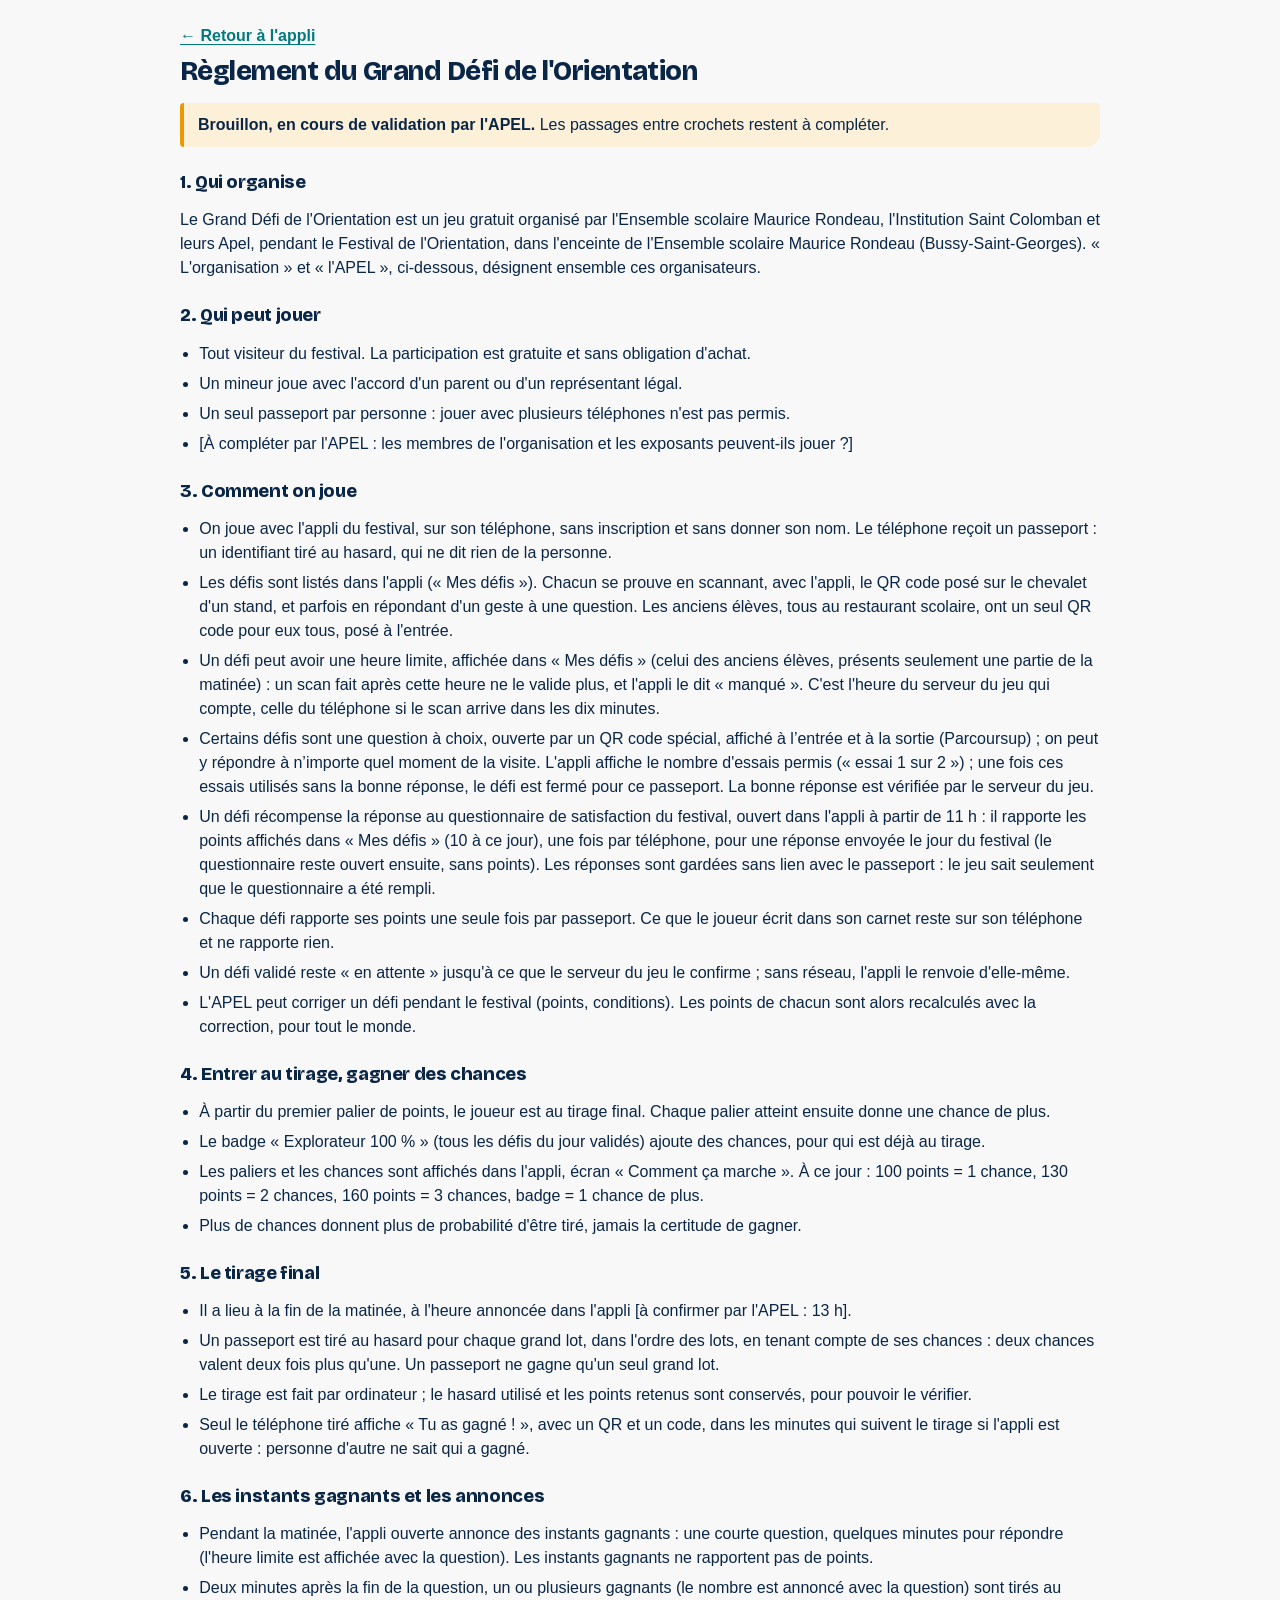
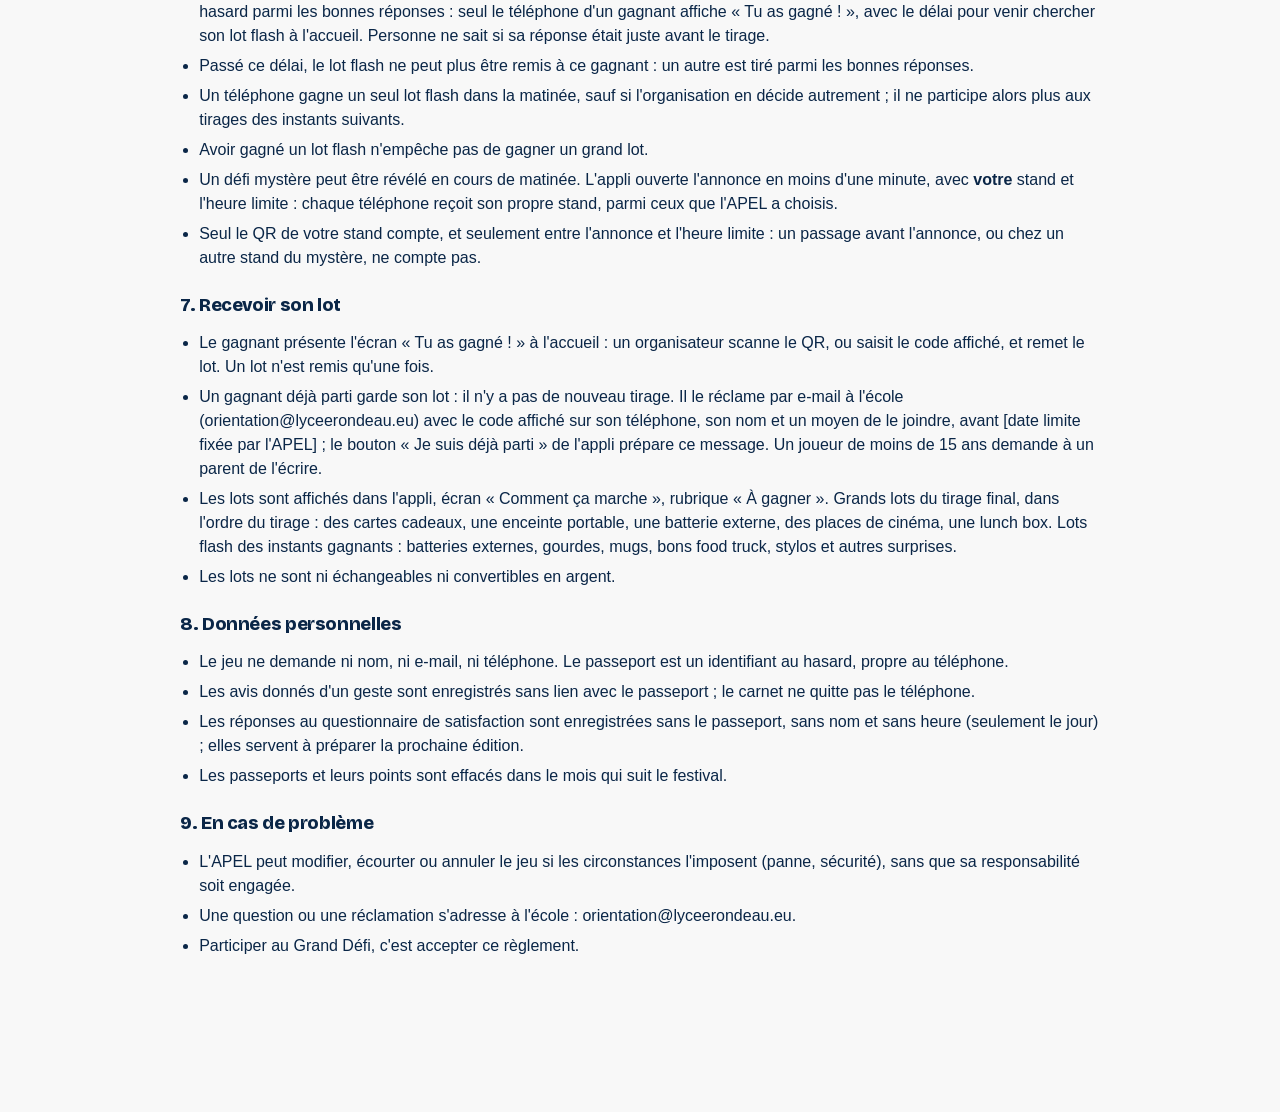
==== reglement-jeu.html @ 8b14fafa "Deploy 2026.11.08-b3ec979" ====
<!doctype html>
<html lang="fr">
<head>
  <meta charset="utf-8">
  <!-- Le règlement du Grand Défi, lien `Infos.reglement_jeu_url` de l'écran « Comment ça marche ».
       BROUILLON tenu à jour ticket après ticket (grand-defi), à faire valider par l'APEL :
       aucune date ici, c'est l'APEL qui les fixe. Même CSP que l'appli, sans script. -->
  <meta http-equiv="Content-Security-Policy" content="default-src 'self'; script-src 'none'; style-src 'self'; font-src 'self'; img-src 'self'; object-src 'none'; base-uri 'none'; form-action 'none'">
  <meta name="referrer" content="no-referrer">
  <meta name="viewport" content="width=device-width, initial-scale=1, viewport-fit=cover">
  <title>Règlement du Grand Défi · Festival de l'Orientation</title>
  <link rel="icon" href="./icones/icone.svg" type="image/svg+xml">
  <link rel="stylesheet" href="./polices/polices.css">
  <link rel="stylesheet" href="./styles.css">
</head>
<body class="page-reglement">
  <main class="appli reglement">
    <p class="retour-appli"><a href="./#/regle">← Retour à l'appli</a></p>
    <h1>Règlement du Grand Défi de l'Orientation</h1>
    <p class="brouillon"><strong>Brouillon, en cours de validation par l'APEL.</strong> Les passages entre crochets restent à compléter.</p>

    <h2>1. Qui organise</h2>
    <p>Le Grand Défi de l'Orientation est un jeu gratuit organisé par l'Ensemble scolaire Maurice Rondeau, l'Institution Saint Colomban et leurs Apel, pendant le Festival de l'Orientation, dans l'enceinte de l'Ensemble scolaire Maurice Rondeau (Bussy-Saint-Georges). « L'organisation » et « l'APEL », ci-dessous, désignent ensemble ces organisateurs.</p>

    <h2>2. Qui peut jouer</h2>
    <ul>
      <li>Tout visiteur du festival. La participation est gratuite et sans obligation d'achat.</li>
      <li>Un mineur joue avec l'accord d'un parent ou d'un représentant légal.</li>
      <li>Un seul passeport par personne : jouer avec plusieurs téléphones n'est pas permis.</li>
      <li>[À compléter par l'APEL : les membres de l'organisation et les exposants peuvent-ils jouer ?]</li>
    </ul>

    <h2>3. Comment on joue</h2>
    <ul>
      <li>On joue avec l'appli du festival, sur son téléphone, sans inscription et sans donner son nom. Le téléphone reçoit un passeport : un identifiant tiré au hasard, qui ne dit rien de la personne.</li>
      <li>Les défis sont listés dans l'appli (« Mes défis »). Chacun se prouve en scannant, avec l'appli, le QR code posé sur le chevalet d'un stand, et parfois en répondant d'un geste à une question. Les anciens élèves, tous au restaurant scolaire, ont un seul QR code pour eux tous, posé à l'entrée.</li>
      <li>Un défi peut avoir une heure limite, affichée dans « Mes défis » (celui des anciens élèves, présents seulement une partie de la matinée) : un scan fait après cette heure ne le valide plus, et l'appli le dit « manqué ». C'est l'heure du serveur du jeu qui compte, celle du téléphone si le scan arrive dans les dix minutes.</li>
      <li>Certains défis sont une question à choix, ouverte par un QR code spécial, affiché à l’entrée et à la sortie (Parcoursup) ; on peut y répondre à n’importe quel moment de la visite. L'appli affiche le nombre d'essais permis (« essai 1 sur 2 ») ; une fois ces essais utilisés sans la bonne réponse, le défi est fermé pour ce passeport. La bonne réponse est vérifiée par le serveur du jeu.</li>
      <li>Un défi récompense la réponse au questionnaire de satisfaction du festival, ouvert dans l'appli à partir de 11 h : il rapporte les points affichés dans « Mes défis » (10 à ce jour), une fois par téléphone, pour une réponse envoyée le jour du festival (le questionnaire reste ouvert ensuite, sans points). Les réponses sont gardées sans lien avec le passeport : le jeu sait seulement que le questionnaire a été rempli.</li>
      <li>Chaque défi rapporte ses points une seule fois par passeport. Ce que le joueur écrit dans son carnet reste sur son téléphone et ne rapporte rien.</li>
      <li>Un défi validé reste « en attente » jusqu'à ce que le serveur du jeu le confirme ; sans réseau, l'appli le renvoie d'elle-même.</li>
      <li>L'APEL peut corriger un défi pendant le festival (points, conditions). Les points de chacun sont alors recalculés avec la correction, pour tout le monde.</li>
    </ul>

    <h2>4. Entrer au tirage, gagner des chances</h2>
    <ul>
      <li>À partir du premier palier de points, le joueur est au tirage final. Chaque palier atteint ensuite donne une chance de plus.</li>
      <li>Le badge « Explorateur 100 % » (tous les défis du jour validés) ajoute des chances, pour qui est déjà au tirage.</li>
      <li>Les paliers et les chances sont affichés dans l'appli, écran « Comment ça marche ». À ce jour : 100 points = 1 chance, 130 points = 2 chances, 160 points = 3 chances, badge = 1 chance de plus.</li>
      <li>Plus de chances donnent plus de probabilité d'être tiré, jamais la certitude de gagner.</li>
    </ul>

    <h2>5. Le tirage final</h2>
    <ul>
      <li>Il a lieu à la fin de la matinée, à l'heure annoncée dans l'appli [à confirmer par l'APEL : 13 h].</li>
      <li>Un passeport est tiré au hasard pour chaque grand lot, dans l'ordre des lots, en tenant compte de ses chances : deux chances valent deux fois plus qu'une. Un passeport ne gagne qu'un seul grand lot.</li>
      <li>Le tirage est fait par ordinateur ; le hasard utilisé et les points retenus sont conservés, pour pouvoir le vérifier.</li>
      <li>Seul le téléphone tiré affiche « Tu as gagné ! », avec un QR et un code, dans les minutes qui suivent le tirage si l'appli est ouverte : personne d'autre ne sait qui a gagné.</li>
    </ul>

    <h2>6. Les instants gagnants et les annonces</h2>
    <ul>
      <li>Pendant la matinée, l'appli ouverte annonce des instants gagnants : une courte question, quelques minutes pour répondre (l'heure limite est affichée avec la question). Les instants gagnants ne rapportent pas de points.</li>
      <li>Deux minutes après la fin de la question, un ou plusieurs gagnants (le nombre est annoncé avec la question) sont tirés au hasard parmi les bonnes réponses : seul le téléphone d'un gagnant affiche « Tu as gagné ! », avec le délai pour venir chercher son lot flash à l'accueil. Personne ne sait si sa réponse était juste avant le tirage.</li>
      <li>Passé ce délai, le lot flash ne peut plus être remis à ce gagnant : un autre est tiré parmi les bonnes réponses.</li>
      <li>Un téléphone gagne un seul lot flash dans la matinée, sauf si l'organisation en décide autrement ; il ne participe alors plus aux tirages des instants suivants.</li>
      <li>Avoir gagné un lot flash n'empêche pas de gagner un grand lot.</li>
      <li>Un défi mystère peut être révélé en cours de matinée. L'appli ouverte l'annonce en moins d'une minute, avec <strong>votre</strong> stand et l'heure limite : chaque téléphone reçoit son propre stand, parmi ceux que l'APEL a choisis.</li>
      <li>Seul le QR de votre stand compte, et seulement entre l'annonce et l'heure limite : un passage avant l'annonce, ou chez un autre stand du mystère, ne compte pas.</li>
    </ul>

    <h2>7. Recevoir son lot</h2>
    <ul>
      <li>Le gagnant présente l'écran « Tu as gagné ! » à l'accueil : un organisateur scanne le QR, ou saisit le code affiché, et remet le lot. Un lot n'est remis qu'une fois.</li>
      <li>Un gagnant déjà parti garde son lot : il n'y a pas de nouveau tirage. Il le réclame par e-mail à l'école (orientation@lyceerondeau.eu) avec le code affiché sur son téléphone, son nom et un moyen de le joindre, avant [date limite fixée par l'APEL] ; le bouton « Je suis déjà parti » de l'appli prépare ce message. Un joueur de moins de 15 ans demande à un parent de l'écrire.</li>
      <li>Les lots sont affichés dans l'appli, écran « Comment ça marche », rubrique « À gagner ». Grands lots du tirage final, dans l'ordre du tirage : des cartes cadeaux, une enceinte portable, une batterie externe, des places de cinéma, une lunch box. Lots flash des instants gagnants : batteries externes, gourdes, mugs, bons food truck, stylos et autres surprises.</li>
      <li>Les lots ne sont ni échangeables ni convertibles en argent.</li>
    </ul>

    <h2>8. Données personnelles</h2>
    <ul>
      <li>Le jeu ne demande ni nom, ni e-mail, ni téléphone. Le passeport est un identifiant au hasard, propre au téléphone.</li>
      <li>Les avis donnés d'un geste sont enregistrés sans lien avec le passeport ; le carnet ne quitte pas le téléphone.</li>
      <li>Les réponses au questionnaire de satisfaction sont enregistrées sans le passeport, sans nom et sans heure (seulement le jour) ; elles servent à préparer la prochaine édition.</li>
      <li>Les passeports et leurs points sont effacés dans le mois qui suit le festival.</li>
    </ul>

    <h2>9. En cas de problème</h2>
    <ul>
      <li>L'APEL peut modifier, écourter ou annuler le jeu si les circonstances l'imposent (panne, sécurité), sans que sa responsabilité soit engagée.</li>
      <li>Une question ou une réclamation s'adresse à l'école : orientation@lyceerondeau.eu.</li>
      <li>Participer au Grand Défi, c'est accepter ce règlement.</li>
    </ul>
  </main>
</body>
</html>
---- polices/polices.css ----
/* Police de titre auto-hébergée : Bricolage Grotesque (OFL 1.1), sous-ensemble
   français, graisses statiques 700 et 800. Voir LICENCE-Bricolage-Grotesque.txt. */
@font-face {
  font-family: 'Bricolage';
  font-style: normal;
  font-weight: 700;
  font-display: swap;
  src: url('./bricolage-700.woff2') format('woff2');
}
@font-face {
  font-family: 'Bricolage';
  font-style: normal;
  font-weight: 800;
  font-display: swap;
  src: url('./bricolage-800.woff2') format('woff2');
}
---- styles.css ----
/* Festival de l'Orientation — appli visiteur.
   Charte : celle de l'affiche officielle du 14 novembre 2026, relevée au pixel
   sur le fichier fourni le 2026-09-08 — framboise #C90151 (le mot FESTIVAL),
   turquoise #01A1A7 (L'ORIENTATION et le logo APEL), ambre #ED9800, bleu marine
   #003473 (le bandeau du bas), sur un blanc cassé #F8F8F8.
   Répartition des rôles, une couleur = une idée :
     marine    → l'encre et le bandeau de marque, comme le bas de l'affiche
     turquoise → les actions et les liens
     framboise → la marque et ce qui est à soi (Ma visite, l'étoile)
     ambre     → « où », et rien d'autre : salles, plan, repères
   L'affiche porte aussi quatre verbes en quatre couleurs (s'informer, échanger,
   explorer, construire son avenir) : les boutons de l'accueil les reprennent,
   c'est ce qui fait que l'appli et l'affiche se reconnaissent. */

:root {
  color-scheme: light;

  --framboise: #C90151;
  --sur-framboise: #FFFFFF;   /* le texte posé sur un aplat framboise (la tuile du questionnaire) */
  --turquoise: #01A1A7;
  --ambre: #ED9800;
  --marine: #003473;

  --bleu: #007A80;        /* turquoise assombri pour tenir 4,5:1 sur le blanc cassé */
  --marque: #003473;      /* fond de l'en-tête d'accueil : porte toujours du texte blanc */
  --bleu-clair: #01A1A7;
  --bleu-pale: #DFF3F4;
  --orange: #B36F00;      /* ambre assombri : lisible en texte, l'ambre pur reste aux aplats */
  --sur-ambre: #1B1200;   /* le texte posé sur un aplat ambre (la tuile du Grand Défi), dans les deux thèmes */
  --orange-pale: #FDF0D8;
  --encre: #0A2647;
  --encre-2: #55627A;
  --fond: #F8F8F8;
  --carte: #FFFFFF;
  --trait: #DFE3EA;
  --alerte: #C90151;
  --alerte-pale: #FCE4EC;

  /* Les treize villages du plan : la palette de l'affiche, déclinée en aplats
     clairs pour que le texte reste noir dessus. 1 et 13 sont des fonctions
     (accueil, conférences) et prennent le gris-bleu neutre. */
  --z1: #D6E0EE; --z2: #CFEAEB; --z3: #A9DCDF; --z4: #FFD3C2; --z5: #E9D5F2;
  --z6: #F5D093; --z7: #D5DEC4; --z8: #FDE7C0; --z9: #D9E7F7; --z10: #FBDDE8;
  --z11: #DCEFD6; --z12: #E3E0F7; --z13: #E7ECF3;

  --display: 'Bricolage', 'Helvetica Neue', Helvetica, Arial, sans-serif;
  --texte: -apple-system, BlinkMacSystemFont, 'Segoe UI', Roboto, 'Helvetica Neue', Arial, sans-serif;

  /* Les matières du plan (ADR-0013) : dalle, tranche, patio, sol, parvis, pelouse, voirie… */
  --scene: #E7EBF1; --scene-2: #F6F8FB; --dalle: #FDFDFE; --dalle-cote: #C9D2DF; --vide: #D3DAE4;
  --neutre: #E9EDF3; --circul: #F3F6FA; --sol: #DEE3EA; --parvis: #E9E5DC; --pelouse: #CBDFC3; --route: #C8CED8;
  --arbre: #8FB884; --fantome: #D9DFE8; --contour: #AEB9C9; --mur: #7A8799; --ombre: #0A2647;
  --nav-h: 62px;
  --marge: 20px;
  --focus: 0 0 0 3px var(--fond), 0 0 0 5px var(--bleu);
}

/* Le thème sombre est un CHOIX (le petit bouton de l'accueil), pas le réglage du téléphone :
   les testeurs l'avaient le soir, le festival a lieu en plein jour. Clair par défaut. */
:root[data-theme="dark"] {
  color-scheme: dark;
  --framboise: #FF6E9F;
  --sur-framboise: #2A0012;
  --turquoise: #35C6CC;
  --ambre: #FFB13D;
  --marine: #7FA6D4;

  --bleu: #35C6CC;
  --marque: #002A5E;
  --bleu-clair: #6FDCE1;
  --bleu-pale: #0B3B44;
  --orange: #FFB13D;
  --orange-pale: #4A3208;
  --encre: #E9EFF7;
  --encre-2: #9AACC4;
  --fond: #06182C;
  --carte: #0D2440;
  --trait: #1E3A5C;
  --alerte: #FF6E9F;
  --alerte-pale: #4A1026;
  --z1: #17304F; --z2: #10424A; --z3: #175A63; --z4: #5C2F1F; --z5: #45264F;
  --z6: #5C441C; --z7: #36432A; --z8: #4B3717; --z9: #1F3557; --z10: #4E1F35;
  --z11: #24452A; --z12: #2E2A57; --z13: #1E3A5C;
  --scene: #081E36; --scene-2: #0B2843; --dalle: #102A49; --dalle-cote: #071729; --vide: #040F1D;
  --neutre: #152E4E; --circul: #11263F; --sol: #0C2038; --parvis: #182A40; --pelouse: #14352A; --route: #0A1A2E;
  --arbre: #2E6B45; --fantome: #132B47; --contour: #2A4667; --mur: #5C7A9C; --ombre: #000814;
  --focus: 0 0 0 3px var(--fond), 0 0 0 5px var(--bleu-clair);
}

* { box-sizing: border-box; }
html { -webkit-text-size-adjust: 100%; }
body {
  margin: 0;
  font-family: var(--texte);
  font-size: 1rem;
  line-height: 1.45;
  color: var(--encre);
  background: var(--fond);
  padding-bottom: calc(var(--nav-h) + 28px + env(safe-area-inset-bottom));
  -webkit-font-smoothing: antialiased;
}
a { color: var(--bleu); text-underline-offset: 3px; }
button { font: inherit; color: inherit; }
:focus-visible { outline: none; box-shadow: var(--focus); border-radius: 6px; }
svg { display: block; }
.visuellement-cache { position: absolute; width: 1px; height: 1px; overflow: hidden; clip: rect(0 0 0 0); white-space: nowrap; }
@media (prefers-reduced-motion: reduce) { *, *::before, *::after { animation: none !important; transition: none !important; } }

h1, h2, h3 { font-family: var(--display); font-weight: 800; letter-spacing: -0.02em; line-height: 1.04; margin: 0; }

/* ------------------------------------------------------------ structure */

.appli { max-width: 560px; margin: 0 auto; padding: 0 var(--marge); }
/* Le bandeau tient sur une ligne pour un message court : il occupait 8 % d'un
   écran de 844 px sur toutes les pages. Il porte sa croix, et se referme. */
.bandeau {
  background: var(--ambre); color: #2B1A00; font-weight: 650; padding: 7px var(--marge); text-align: center;
  position: sticky; top: 0; z-index: 5; font-size: 0.88rem; line-height: 1.3;
  display: flex; align-items: center; gap: 10px; justify-content: center;
}
.bandeau button {
  flex: none; margin-left: auto; min-width: 40px; min-height: 40px; margin-block: -8px;
  background: transparent; border: 0; color: inherit; cursor: pointer; font-weight: 700; font-size: 1rem;
}
.bandeau[hidden] { display: none; }
/* L'annonce du Grand Défi (grand-defi 06, le défi mystère) : dans le flux, pas
   collante — elle pousse l'écran vers le bas et ne recouvre jamais le contenu. */
.annonces[hidden] { display: none; }
.annonce-defi {
  display: block; margin: 0; background: var(--bleu); color: #fff; text-align: center; text-decoration: none;
  padding: 9px var(--marge); font-size: 0.92rem; line-height: 1.35;
}
.annonce-defi strong { font-weight: 800; }
.annonce-defi .limite { white-space: nowrap; }
/* « Vous avez gagné ! » (grand-defi 07) : en orange, au-dessus des annonces, jusqu'à la Remise. */
.annonce-gain {
  display: block; margin: 0; background: var(--orange); color: #fff; text-align: center; text-decoration: none;
  padding: 10px var(--marge); font-size: 0.95rem; line-height: 1.35;
}
.annonce-gain strong { font-weight: 800; }

.entete { padding: 26px 0 14px; }
/* Le sélecteur de langue : cinq pastilles discrètes, alignées à droite, chacune
   dans sa propre langue ; sur un téléphone étroit, elles passent à la ligne. Pas
   dans la navigation basse — un Visiteur ne change de langue qu'une fois, et il la
   retrouve mémorisée. */
.reglages-haut { display: flex; align-items: center; justify-content: space-between; gap: 6px; padding: 10px 0 0; }
.langues { display: flex; flex-wrap: wrap; justify-content: flex-end; gap: 6px; min-width: 0; }
/* Tout petit, une icône : on le voit sans qu'il réclame l'attention. La zone de toucher reste de 30 px, comme les langues. */
.theme {
  display: inline-flex; align-items: center; justify-content: center; width: 30px; height: 30px; padding: 0; flex: none;
  border-radius: 50%; border: 1px solid var(--trait); background: transparent; color: var(--encre-2); cursor: pointer;
}
.theme svg { width: 16px; height: 16px; }
.langue { font: inherit; font-size: 0.74rem; font-weight: 650; padding: 4px 10px; border-radius: 999px; border: 1px solid var(--trait); background: transparent; color: var(--encre-2); cursor: pointer; min-height: 30px; }
.langue[aria-pressed="true"] { background: var(--encre); border-color: var(--encre); color: var(--fond); }
.entete h1 { font-size: clamp(1.9rem, 8vw, 2.5rem); }
/* L'allemand a des mots composés qui peuvent dépasser une ligne de téléphone en capitales :
   coupés plutôt que rognés, en allemand seulement — le français ne bouge pas. Pas de césure
   automatique : elle coupait « STUDI-UM » là où un retour à la ligne suffisait. */
html:lang(de) h1, html:lang(de) h2 { overflow-wrap: break-word; }
.entete .sous { color: var(--encre-2); margin: 8px 0 0; font-size: 0.95rem; line-height: 1.35; }
.retour {
  display: inline-flex; align-items: center; gap: 7px; text-decoration: none; font-weight: 650;
  min-height: 40px; margin-left: -4px; color: var(--encre-2); font-size: 0.92rem;
}
.retour:hover { color: var(--bleu); }
main { min-height: 60vh; }

.maj { color: var(--encre-2); font-size: 0.8rem; text-align: center; margin: 32px 0 10px; line-height: 1.5; }
.maj .erreur { color: var(--alerte); }
/* Le numéro de build, discret mais sélectionnable : c'est ce qu'on lit à voix
   haute au téléphone pour savoir si un appareil a bien reçu la dernière version. */
.version { color: var(--encre-2); font-size: 0.68rem; text-align: center; margin: 0 0 10px; opacity: 0.75; font-variant-numeric: tabular-nums; }
.maj + .version { margin-top: -6px; }
.version .erreur { color: var(--alerte); opacity: 1; font-weight: 700; }

.nav {
  position: fixed; left: 0; right: 0; bottom: 0; z-index: 10;
  background: color-mix(in srgb, var(--carte) 92%, transparent);
  backdrop-filter: saturate(180%) blur(12px);
  border-top: 1px solid var(--trait);
  padding-bottom: env(safe-area-inset-bottom);
}
.nav ul { list-style: none; margin: 0 auto; padding: 0; display: flex; max-width: 560px; }
.nav li { flex: 1; }
.nav a {
  display: flex; flex-direction: column; align-items: center; justify-content: center; gap: 3px;
  height: var(--nav-h); text-decoration: none; color: var(--encre-2); font-size: 0.68rem; font-weight: 650; position: relative;
}
.nav a svg { width: 23px; height: 23px; }
.nav a[aria-current="page"] { color: var(--bleu); }
.nav a[aria-current="page"]::before {
  content: ""; position: absolute; top: 0; width: 26px; height: 3px; border-radius: 0 0 3px 3px; background: var(--bleu);
}
.nav .badge {
  position: absolute; top: 6px; left: calc(50% + 7px); min-width: 17px; height: 17px; padding: 0 5px;
  border-radius: 9px; background: var(--orange); color: #1C0A00; font-size: 0.66rem; font-weight: 800;
  display: flex; align-items: center; justify-content: center; font-variant-numeric: tabular-nums;
}
.nav .badge.alerte { background: var(--alerte); color: #fff; }

/* ------------------------------------------------------------ l'accueil, comme l'affiche */

/* L'accueil rejoue l'affiche : fond clair, logos en haut, le titre coupé en deux
   couleurs, le slogan en turquoise, et « entrée libre » en pastille ambre. */
/* L'accueil est lu debout, devant l'entrée : Plan, Programme et Exposants doivent
   être atteignables SANS faire défiler sur un écran de 390 × 844. Le bloc de
   présentation est donc condensé — il garde le titre en deux couleurs, les logos,
   la date, le lieu et le slogan, mais cesse de manger le premier écran. */
.affiche {
  margin: 0 calc(var(--marge) * -1); padding: 12px var(--marge) 16px;
  background: var(--carte); color: var(--encre); position: relative;
  border-bottom: 3px solid var(--marine);
}
/* Les logos (logos-accueil 01, planche E : https://claude.ai/artifact/FWvLaJPy3tLGKYoeWuvxYv).
   La fleur de l'APEL en filigrane, coupée par l'affiche ; les deux écoles en sceaux de même
   taille, posés à cheval sur le filet marine. Les disques restent blancs dans les deux thèmes :
   un logo ne se retouche pas. */
.affiche > :not(.filigrane):not(.sceaux) { position: relative; }
.affiche .filigrane { position: absolute; inset: 0; overflow: hidden; pointer-events: none; }
.affiche .fleur { position: absolute; right: -92px; top: -8px; width: 250px; height: auto; opacity: 0.16; }
.affiche .sceaux { position: absolute; right: var(--marge); bottom: -35px; z-index: 2; display: flex; gap: 10px; }
.affiche .sceau {
  display: block; width: 66px; height: 66px; border-radius: 50%; background: #fff; object-fit: contain;
  box-shadow: 0 6px 14px -4px rgba(10, 38, 71, 0.35), 0 2px 4px rgba(10, 38, 71, 0.12);
}
/* Le sceau de Rondeau est dessiné jusqu'au bord de son image : il lui faut une marge blanche. */
.affiche .sceau.rondeau { padding: 5px; box-sizing: border-box; }
/* Les sceaux débordent de 35 px sous le filet : le menu s'écarte d'autant, sans rien changer d'autre. */
.affiche + .grille-boutons { margin-top: 46px; }
.affiche h1 { font-size: clamp(1.8rem, 9vw, 2.5rem); text-transform: uppercase; }
.affiche h1 .t1 { color: var(--framboise); }
.affiche h1 .t2 { color: var(--turquoise); display: block; }
.affiche .quand { margin: 10px 0 0; font-weight: 650; font-size: 0.96rem; line-height: 1.35; color: var(--framboise); }
.affiche .quand span { display: block; color: var(--encre-2); font-weight: 500; }
/* Qui organise (Infos.organisateur) : plus petit que la date, une ligne par morceau. */
.affiche .organise { margin: 4px 0 0; font-size: 0.84rem; line-height: 1.35; color: var(--encre-2); }
.affiche .organise span { display: block; text-wrap: balance; }
.affiche .slogan {
  margin: 9px 0 0; font-family: var(--display); font-weight: 800; font-size: 0.98rem;
  line-height: 1.15; color: var(--turquoise); max-width: 26ch; font-style: italic;
}
.affiche .entree-libre {
  display: inline-flex; align-items: center; gap: 7px; margin: 12px 0 0; padding: 6px 13px 6px 10px; border-radius: 999px;
  background: var(--ambre); color: #2B1A00; box-shadow: inset 0 -2px 0 rgba(43, 26, 0, 0.14);
  font-family: var(--display); font-weight: 800; font-size: 0.875rem; letter-spacing: 0.01em;
}
.affiche .entree-libre svg { width: 15px; height: 15px; flex: none; }

.grille-boutons { display: grid; grid-template-columns: 1fr 1fr; gap: 9px; margin: 14px 0 0; }
/* Le second groupe est plus bas et plus plat : ce sont des outils, pas la vedette. */
.grille-boutons.secondaires { margin-top: 9px; }
.grille-boutons.secondaires > a { min-height: 62px; flex-direction: row; align-items: center; gap: 12px; font-size: 0.96rem; }
/* Enfants directs seulement : depuis le ticket 16 la carte du Grand Défi vit dans la
   grille, et ses propres liens (Scan QR, Mes défis, Comment ça marche) ne sont pas des tuiles. */
.grille-boutons > a {
  display: flex; flex-direction: column; justify-content: space-between; gap: 14px; min-height: 84px;
  padding: 14px; border-radius: 6px 6px 18px 6px; background: var(--carte); border: 1px solid var(--trait);
  text-decoration: none; color: var(--encre); font-family: var(--display); font-weight: 800; font-size: 1.02rem; letter-spacing: -0.015em;
}
.grille-boutons > a svg { width: 22px; height: 22px; color: var(--bleu); }
/* Les quatre verbes de l'affiche, dans leurs couleurs : explorer (ambre) pour le
   plan, échanger (turquoise) pour les exposants, s'informer (framboise) pour le
   programme, construire (marine) pour la visite et sa préparation. Une barre
   colorée suffit : remplir six boutons de six couleurs ferait sapin de Noël. */
.grille-boutons > a[data-ton] { border-left: 4px solid var(--ton, var(--trait)); }
.grille-boutons > a[data-ton] svg { color: var(--ton); }
.grille-boutons > a[data-ton="explorer"] { --ton: var(--ambre); }
.grille-boutons > a[data-ton="echanger"] { --ton: var(--turquoise); }
.grille-boutons > a[data-ton="informer"] { --ton: var(--framboise); }
.grille-boutons > a[data-ton="construire"] { --ton: var(--marine); }
.grille-boutons > a.principal { background: var(--marque); border-color: var(--marque); color: #fff; grid-column: span 2; min-height: 76px; flex-direction: row; align-items: center; justify-content: flex-start; gap: 14px; }
.grille-boutons > a.principal svg { color: #fff; width: 26px; height: 26px; }
.grille-boutons > a.principal[data-ton] { border-left: 4px solid var(--ambre); }
.grille-boutons > a.principal[data-ton] svg { color: #fff; }
.grille-boutons > a .compte { display: block; font-family: var(--texte); font-weight: 600; font-size: 0.8rem; color: var(--encre-2); margin-top: 3px; }
/* Un dernier bouton orphelin prenait toute la largeur — utile quand la grille en
   comptait six, faux depuis qu'elle en compte trois, le premier occupant déjà les
   deux colonnes : « Le programme » se retrouvait seul sur une ligne, texte à droite.
   La règle ne s'applique donc plus qu'au groupe secondaire. */
.grille-boutons.secondaires > a:last-child:nth-child(odd) { grid-column: span 2; }

/* Le prochain rendez-vous se lit comme les boutons du dessus : une carte, le
   même coin cassé, un filet de couleur à gauche — framboise, la couleur du
   programme sur l'affiche. Il flottait avant entre deux blocs, sous un filet de
   3 px en var(--encre) qui, la nuit, devenait une barre presque blanche. */
.prochain { margin: 26px 0 0; }
.prochain .etiquette { font-size: 0.8rem; color: var(--encre-2); font-weight: 650; margin: 0 0 8px; display: flex; align-items: center; gap: 7px; }
/* « En ce moment » mérite qu'on le voie de loin : un point framboise suffit. */
.prochain .etiquette.en-cours { color: var(--framboise); }
.prochain .etiquette.en-cours::before { content: ""; width: 8px; height: 8px; border-radius: 50%; background: var(--framboise); flex: none; }
.carte-prochain {
  background: var(--carte); border: 1px solid var(--trait); border-left: 4px solid var(--framboise);
  border-radius: 6px 6px 18px 6px; padding: 14px 16px;
}
.carte-prochain .quand {
  margin: 0; font-family: var(--display); font-weight: 800; font-size: 1.45rem; color: var(--framboise);
  line-height: 1; letter-spacing: -0.02em; font-variant-numeric: tabular-nums;
}
.carte-prochain h2 { font-size: 1.2rem; margin: 7px 0 0; }
.carte-prochain h2 a { color: inherit; text-decoration: none; }
.carte-prochain h2 a:hover { text-decoration: underline; }

/* Le Grand Défi (grand-defi 01) : la jauge de l'accueil, même carte que le
   prochain événement, filet ambre — la couleur des repères. Elle n'existe que
   pour qui a joué. Depuis le ticket 16, elle est DANS la grille des boutons, sous
   le plan, pleine largeur : avant elle, la tuile d'invitation, le seul aplat ambre
   de l'accueil (un testeur sur ordinateur n'avait pas vu la carte en bas d'écran). */
.grand-defi {
  margin: 26px 0 0; background: var(--carte); border: 1px solid var(--trait); border-left: 4px solid var(--ambre);
  border-radius: 6px 6px 18px 6px; padding: 14px 16px;
}
.grille-boutons .grand-defi { grid-column: span 2; margin: 0; }
.grille-boutons > a.grand-defi-tuile {
  grid-column: span 2; flex-direction: row; align-items: center; gap: 12px; min-height: 68px;
  background: var(--ambre); border-color: var(--ambre); border-left: 4px solid #B36F00; color: var(--sur-ambre); /* barre fixe : --orange vaut --ambre en sombre */
}
.grille-boutons > a.grand-defi-tuile svg { color: var(--sur-ambre); width: 26px; height: 26px; flex: none; }
.grille-boutons > a.grand-defi-tuile .texte { display: flex; flex-direction: column; gap: 2px; min-width: 0; }
.grille-boutons > a.grand-defi-tuile .teasing { font-family: var(--texte); font-weight: 600; font-size: 0.82rem; letter-spacing: 0; }
.grille-boutons > a.grand-defi-tuile .cta { margin-left: auto; flex: none; font-family: var(--texte); font-weight: 800; font-size: 0.82rem; padding: 6px 10px; border-radius: 999px; background: var(--sur-ambre); color: #FFE7B8; white-space: nowrap; }
.grille-boutons > a.rejouer-lien.seule { grid-column: span 2; display: inline-block; min-height: 0; margin: -2px 0 0 10px; padding: 0 0 2px; background: none; border: 0; border-radius: 0; font-family: var(--texte); font-weight: 400; font-size: 0.85rem; letter-spacing: 0; color: var(--encre-2); text-decoration: underline; }
.grand-defi h2 { font-size: 0.8rem; color: var(--encre-2); font-weight: 650; margin: 0; font-family: var(--texte); letter-spacing: 0; }
.grand-defi .score { margin: 4px 0 10px; font-family: var(--display); font-size: 1.1rem; color: var(--encre-2); font-variant-numeric: tabular-nums; }
.grand-defi .score strong { font-size: 1.8rem; font-weight: 800; color: var(--orange); letter-spacing: -0.02em; }
.grand-defi .jauge { height: 10px; border-radius: 999px; background: var(--orange-pale); overflow: hidden; }
.grand-defi .jauge span { display: block; height: 100%; background: var(--ambre); border-radius: inherit; }
.grand-defi .attente { margin: 8px 0 0; font-size: 0.85rem; color: var(--encre-2); }

/* Les défis que ce stand permet de valider, sur la fiche ouverte par le QR du chevalet. */
.defis-ici { margin: 18px 0 0; }
.defis-ici .titre-section { margin-top: 0; }
.defis-ici ul { list-style: none; margin: 0; padding: 0; display: grid; gap: 8px; }
.defis-ici li {
  display: flex; flex-wrap: wrap; align-items: center; gap: 8px 12px; padding: 12px 14px;
  background: var(--orange-pale); border-radius: 4px 4px 14px 4px;
}
.defis-ici .nom { flex: 1 1 12em; font-weight: 650; }
.defis-ici .points { font-family: var(--display); font-weight: 800; color: var(--orange); font-variant-numeric: tabular-nums; }
.defis-ici .bouton { min-height: 40px; padding: 8px 16px; }
.defis-ici .etat { font-weight: 650; font-size: 0.9rem; color: var(--encre-2); }
.defis-ici .etat.valide, .mes-defis .etat.valide { color: var(--bleu); }
.defis-ici .etat.refuse, .mes-defis .etat.refuse { color: var(--alerte); }
/* grand-defi 02 : choix d'un geste, raison « pas ici », carnet, Mes défis. */
.defis-ici .plusieurs { margin: 0 0 10px; color: var(--encre-2); font-size: 0.95rem; }
.defis-ici .etat.pas-ici { color: var(--encre-2); font-style: italic; }
.defis-ici .question { flex: 1 1 100%; margin: 0; font-weight: 600; }
/* La consigne d'un défi (grand-defi 14) : une phrase de Gestion, sous le titre, avant la question et les boutons. */
.defis-ici .consigne, .mes-defis .consigne { margin: 0; color: var(--encre-2); font-size: 0.92rem; line-height: 1.35; }
.defis-ici .consigne { flex: 1 1 100%; }
.mes-defis .consigne { grid-column: 1 / -1; }
.defis-ici .choix { flex: 1 1 100%; display: flex; flex-wrap: wrap; gap: 8px; }
.defis-ici .choix .bouton { min-width: 52px; min-height: 44px; padding: 6px 12px; font-size: 1.3rem; }
.carnet { margin: 18px 0 0; }
.carnet .titre-section { margin-top: 0; }
.carnet textarea { width: 100%; box-sizing: border-box; min-height: 5.5em; padding: 10px 12px; border: 1px solid var(--trait); border-radius: 10px; font: inherit; background: var(--carte); color: inherit; resize: vertical; }
.carnet .note { margin: 6px 0 0; color: var(--encre-2); font-size: 0.88rem; }
/* Serré (grand-defi 13, 16) : « Scan QR · Mes défis · Comment ça marche » sur une rangée
   qui replie en gardant l'alignement (la carte offre viewport − 77 px : 283 à 360, 313 à 390 ;
   « Comment ça marche » passe à la ligne sous 420 px, comme le « Rejouer » de l'essai). */
.grand-defi .liens-jeu { display: flex; flex-wrap: wrap; align-items: center; gap: 8px 14px; margin: 12px 0 0; }
.grand-defi .mes-defis-lien, .grand-defi .regle-lien { font-weight: 650; font-size: 0.92rem; }
.grand-defi .scanner-lien { padding-inline: 12px; gap: 6px; font-size: 0.94rem; }
/* Sous les défis de la fiche ouverte par un QR du jeu (grand-defi 13) : repartir scanner. */
.rescan { display: flex; flex-wrap: wrap; align-items: center; gap: 8px 14px; margin: 12px 0 0; }
.rescan .mes-defis-lien { font-weight: 650; }
.mes-defis { list-style: none; margin: 14px 0 0; padding: 0; display: grid; gap: 8px; }
.mes-defis li { display: grid; grid-template-columns: 1fr auto; gap: 4px 12px; padding: 12px 14px; background: var(--orange-pale); border-radius: 4px 4px 14px 4px; }
.mes-defis .nom { font-weight: 650; }
.mes-defis .points { font-family: var(--display); font-weight: 800; color: var(--orange); font-variant-numeric: tabular-nums; }
.mes-defis .comment { color: var(--encre-2); font-size: 0.92rem; }
.mes-defis .etat { font-weight: 650; font-size: 0.9rem; color: var(--encre-2); text-align: right; }
.mes-defis .etat.attente { color: var(--orange); }
.mes-defis .etat.manque { color: var(--orange); } /* arrivé trop tard, pas fautif (grand-defi 15) */
/* grand-defi 04 : la question du QR spécial. */
.question-defi { margin: 14px 0 0; padding: 16px; background: var(--orange-pale); border-radius: 4px 4px 14px 4px; }
.question-defi .question { margin: 0 0 12px; font-size: 1.15rem; font-weight: 650; }
.question-defi .essai { margin: 0 0 10px; color: var(--encre-2); font-weight: 650; font-size: 0.92rem; }
.question-defi .choix { display: grid; gap: 8px; }
.question-defi .choix .bouton { min-height: 48px; font-size: 1.05rem; }
.question-defi .verdict { margin: 0 0 10px; font-weight: 700; }
.question-defi .verdict.ok { color: var(--bleu); }
.question-defi .verdict.rate, .question-defi .verdict.ferme { color: var(--alerte); }
.question-defi .verdict.attente { color: var(--orange); }
.question-defi .explication { margin: 12px 0 0; padding-top: 12px; border-top: 1px solid var(--trait); }

/* grand-defi 05 : les deux votes autour d'un Événement, une ligne par fenêtre. */
.vote-defi { margin: 14px 0 0; padding: 16px; background: var(--orange-pale); border-radius: 4px 4px 14px 4px; }
.vote-defi .question { margin: 0 0 4px; font-size: 1.15rem; font-weight: 650; }
.vote-defi .evenement { margin: 0 0 12px; color: var(--encre-2); font-size: 0.92rem; }
.vote-defi .verdict { margin: 0 0 10px; font-weight: 700; }
.vote-defi .verdict.ok { color: var(--bleu); }
.vote-defi .verdict.ferme { color: var(--alerte); }
.vote-defi .verdict.attente { color: var(--orange); }
.vote-defi .fenetres { list-style: none; margin: 0; padding: 0; display: grid; gap: 8px; }
.vote-defi .fenetre { display: grid; grid-template-columns: auto 1fr; align-items: baseline; gap: 6px 10px; padding: 12px; background: var(--carte); border-radius: 4px 4px 12px 4px; }
.vote-defi .fenetre .nom { font-weight: 700; }
.vote-defi .fenetre .quand { color: var(--encre-2); font-size: 0.92rem; }
.vote-defi .fenetre .etat, .vote-defi .fenetre .choix { grid-column: 1 / -1; }
.vote-defi .fenetre .etat { font-weight: 650; font-size: 0.95rem; color: var(--encre-2); }
.vote-defi .fenetre .etat.valide { color: var(--bleu); }
.vote-defi .fenetre .etat.attente { color: var(--orange); }

/* L'écran « Vous avez gagné » (grand-defi 07) : le QR en grand, noir sur blanc dans
   les deux thèmes (il se scanne), le code public lisible à un mètre. */
.gagne { margin: 14px 0 0; padding: 16px; background: var(--orange-pale); border-radius: 4px 4px 14px 4px; }
.gagne .lot { margin: 0 0 12px; font-size: 1.2rem; font-weight: 800; }
.gagne .qr-gain { display: grid; place-items: center; margin: 0 0 12px; }
.gagne .qr-gain svg { width: min(17rem, 78vw); height: auto; border-radius: 8px; }
.gagne .code-gain { font-size: 1.1rem; }
.gagne .code-gain strong { font-size: 1.6rem; letter-spacing: 0.08em; white-space: nowrap; }
.gagne h3 { margin: 18px 0 4px; font-size: 1rem; }
.gagne .verdict.ok { margin: 0; font-weight: 700; color: var(--bleu); }
.gagne .note { color: var(--encre-2); font-size: 0.92rem; }
.vote-defi .fenetre.fermee .etat { color: var(--alerte); }
.vote-defi .choix { display: grid; gap: 8px; }
.vote-defi .choix .bouton { min-height: 48px; font-size: 1.05rem; }
.vote-defi .note { margin: 12px 0 0; color: var(--encre-2); font-size: 0.88rem; }

/* grand-defi 03 : au-delà du premier Palier, la jauge compte des Chances ; la Règle du jeu en trois idées. */
.grand-defi .prochaine { margin: 8px 0 0; font-size: 0.92rem; font-weight: 600; }
.grand-defi .badge-explorateur { display: inline-block; margin: 10px 0 0; padding: 4px 10px; border-radius: 999px; background: var(--bleu-pale); color: var(--bleu); font-weight: 700; font-size: 0.88rem; }
.regle { list-style: none; counter-reset: idee; margin: 16px 0 0; padding: 0; display: grid; gap: 12px; }
.regle .idee {
  counter-increment: idee; position: relative; display: flex; gap: 14px; align-items: flex-start;
  padding: 16px 16px 16px 18px; background: var(--carte); border: 1px solid var(--trait); border-left: 4px solid var(--ambre); border-radius: 6px 6px 18px 6px;
}
.regle .idee::before { content: counter(idee); position: absolute; top: -10px; left: -6px; width: 26px; height: 26px; border-radius: 50%; background: var(--ambre); color: #fff; font: 800 0.95rem/26px var(--display); text-align: center; }
.regle .idee > svg { flex: none; color: var(--orange); margin-top: 2px; }
.regle .idee p { margin: 0; font-size: 1.05rem; line-height: 1.4; }
.regle .paliers { list-style: none; margin: 12px 0 0; padding: 0; display: flex; flex-wrap: wrap; gap: 8px; }
.regle .paliers li { display: flex; flex-direction: column; align-items: center; min-width: 4.5em; padding: 6px 10px; border-radius: 10px; background: var(--orange-pale); }
.regle .paliers strong { font-family: var(--display); font-weight: 800; font-size: 1.2rem; color: var(--orange); }
.regle .paliers span { font-size: 0.82rem; color: var(--encre-2); }
.regle + .boutons { margin-top: 18px; }

/* « À gagner » (grand-defi 16) : la liste des lots du tableur, et qui organise, sous « Comment ça marche ». */
.lots { margin: 14px 0 0; padding: 14px 16px; background: var(--carte); border: 1px solid var(--trait); border-radius: 6px 6px 18px 6px; }
.lots .titre-section { margin: 0; display: flex; align-items: center; gap: 8px; }
.lots .titre-section svg { color: var(--orange); }
.lots ul { margin: 8px 0 0; padding-left: 22px; }
.lots li { margin: 4px 0; }
.regle-organisateur { margin: 16px 0 0; font-size: 0.88rem; color: var(--encre-2); }
/* Le scanner (grand-defi 10) : le bouton sous la jauge, l'écran caméra. */
.scanner { position: relative; margin: 14px 0 0; border-radius: 14px; overflow: hidden; background: #000; aspect-ratio: 3 / 4; max-height: 62vh; width: 100%; }
.scanner video { display: block; width: 100%; height: 100%; object-fit: cover; }
.scanner .viseur { position: absolute; inset: 18%; border: 3px solid #fff; border-radius: 16px; box-shadow: 0 0 0 999px rgba(0, 0, 0, 0.35); pointer-events: none; }
.scanner-etat { margin: 12px 0 0; color: var(--encre-2); font-weight: 600; text-align: center; }
.scanner-aide { margin: 10px 0 0; color: var(--encre-2); font-size: 0.92rem; line-height: 1.45; text-align: center; } /* caméra refusée (grand-defi 12) */
.scanner-aide + .boutons { justify-content: center; }

.commencer { margin: 30px 0 0; }
.commencer p { margin: 0 0 12px; color: var(--encre-2); }
.domaines-accueil { display: flex; flex-wrap: wrap; gap: 7px; }
.domaines-accueil a { text-decoration: none; }

/* ------------------------------------------------------------ pièces communes */

.titre-section { font-family: var(--display); font-weight: 800; font-size: 1.15rem; letter-spacing: -0.02em; color: var(--encre); margin: 30px 0 10px; }
.carte { background: var(--carte); border: 1px solid var(--trait); border-radius: 4px 4px 16px 4px; padding: 16px; }
.carte + .carte { margin-top: 10px; }

.bouton {
  display: inline-flex; align-items: center; justify-content: center; gap: 8px; min-height: 46px; padding: 11px 18px;
  border-radius: 4px 4px 14px 4px; border: 1.5px solid var(--bleu); background: var(--bleu); color: #fff;
  font-family: var(--display); font-weight: 800; font-size: 0.98rem; letter-spacing: -0.01em; text-decoration: none; cursor: pointer;
}
.bouton svg { width: 19px; height: 19px; }
.bouton.secondaire { background: transparent; color: var(--bleu); }
.bouton.orange { background: var(--orange); border-color: var(--orange); color: #1C0A00; }
.bouton.large { width: 100%; }
.boutons { display: flex; flex-wrap: wrap; gap: 8px; margin-top: 16px; }

.puce { display: inline-block; padding: 3px 9px; border-radius: 999px; font-size: 0.76rem; font-weight: 650; background: var(--bleu-pale); color: var(--bleu); white-space: nowrap; max-width: 100%; overflow: hidden; text-overflow: ellipsis; }
.fiche .puces .puce { white-space: normal; }
.formations { margin: 0 0 14px; padding-left: 20px; line-height: 1.45; }
.formations li { margin: 3px 0; }
.puce.orange { background: var(--orange-pale); color: #8A3200; }
.puce.neutre { background: transparent; color: var(--encre-2); border: 1px solid var(--trait); }
.puce.alerte { background: var(--alerte-pale); color: var(--alerte); }

.vide { color: var(--encre-2); padding: 28px 16px; text-align: center; border: 1.5px dashed var(--trait); border-radius: 4px 4px 16px 4px; line-height: 1.5; }
.avert { background: var(--alerte-pale); color: var(--alerte); border-radius: 4px 4px 14px 4px; padding: 12px 14px; margin: 14px 0; font-weight: 650; display: flex; gap: 9px; align-items: flex-start; }
.avert svg { width: 19px; height: 19px; flex: none; margin-top: 2px; }
.info { color: var(--encre-2); padding: 14px 0; margin: 16px 0 0; border-top: 1px solid var(--trait); display: flex; gap: 9px; align-items: center; }
.info svg { width: 19px; height: 19px; flex: none; color: var(--orange); }

.recherche { position: relative; margin: 14px 0 12px; }
.recherche input {
  width: 100%; min-height: 50px; padding: 12px 46px 12px 44px; border-radius: 4px 4px 16px 4px;
  border: 1.5px solid var(--trait); background: var(--carte); color: var(--encre); font-size: 1rem; font-family: var(--texte);
}
.recherche input:focus { border-color: var(--bleu); }
.recherche input::placeholder { color: var(--encre-2); }
.recherche .loupe { position: absolute; left: 15px; top: 50%; transform: translateY(-50%); pointer-events: none; color: var(--encre-2); }
.recherche .loupe svg { width: 19px; height: 19px; }
.recherche .effacer { position: absolute; right: 5px; top: 50%; transform: translateY(-50%); background: none; border: 0; width: 40px; height: 40px; display: grid; place-items: center; cursor: pointer; color: var(--encre-2); }
.recherche .effacer svg { width: 17px; height: 17px; }

.filtres { display: flex; gap: 7px; overflow-x: auto; padding: 2px 0 10px; scrollbar-width: none; }
.filtres::-webkit-scrollbar { display: none; }
.filtre {
  flex: none; min-height: 38px; padding: 7px 15px; border-radius: 999px; border: 1.5px solid var(--trait);
  background: transparent; color: var(--encre); cursor: pointer; font-weight: 650; font-size: 0.88rem; white-space: nowrap;
}
.filtre[aria-pressed="true"] { background: var(--encre); border-color: var(--encre); color: var(--fond); }
/* Dans une liste (le plan en liste), le nom d'un village de l'APEL peut être long
   (« Voies professionnelles et technologiques ») : il passe à la ligne au lieu de déborder. */
.ligne .corps .filtre { white-space: normal; max-width: 100%; text-align: left; }

/* Une commande compacte plutôt que trois rangées empilées : la liste redevient la
   vedette de l'écran, et rien d'essentiel n'est plus coupé hors du cadre à 390 px.
   Les filtres posés se lisent en clair à côté, et chacun se retire d'un geste. */
.barre-filtres { display: flex; gap: 7px; flex-wrap: wrap; align-items: center; padding: 2px 0 10px; }
.filtre.commande { display: inline-flex; align-items: center; gap: 7px; }
.filtre.commande svg { width: 17px; height: 17px; }
.filtre.commande .compte {
  min-width: 20px; height: 20px; padding: 0 6px; border-radius: 10px; background: var(--encre); color: var(--fond);
  display: inline-flex; align-items: center; justify-content: center; font-size: 0.74rem; font-variant-numeric: tabular-nums;
}
.filtre.pose { border-color: var(--bleu); color: var(--bleu); background: var(--bleu-pale); }
.filtre.pose.commande .compte { background: var(--bleu); }
.filtre.retirable { display: inline-flex; align-items: center; gap: 6px; }
.filtre.retirable svg { width: 15px; height: 15px; opacity: 0.8; }
.panneau-filtres { border: 1.5px solid var(--trait); border-radius: 4px 4px 16px 4px; padding: 10px 12px 2px; margin: 0 0 12px; }
.panneau-filtres .filtres { padding-bottom: 8px; align-items: center; }
.titre-filtre { flex: none; font-size: 0.78rem; font-weight: 700; color: var(--encre-2); text-transform: uppercase; letter-spacing: 0.04em; align-self: center; margin-right: 3px; }

/* Ce qui défile horizontalement doit montrer qu'il continue : sans ce dégradé, le
   quatrième onglet et le neuvième domaine n'existent pas pour le Visiteur. */
.onglets, .filtres {
  -webkit-mask-image: linear-gradient(to right, #000 calc(100% - 24px), transparent 100%);
  mask-image: linear-gradient(to right, #000 calc(100% - 24px), transparent 100%);
}
.onglets:not(:hover), .filtres:not(:hover) { scroll-behavior: smooth; }

.onglets { display: flex; gap: 22px; border-bottom: 1.5px solid var(--trait); margin: 6px 0 4px; overflow-x: auto; scrollbar-width: none; }
.onglets::-webkit-scrollbar { display: none; }
.onglet {
  border: 0; background: none; padding: 10px 0 12px; margin-bottom: -1.5px; cursor: pointer; white-space: nowrap;
  font-family: var(--display); font-weight: 800; font-size: 1.02rem; letter-spacing: -0.015em;
  color: var(--encre-2); border-bottom: 3px solid transparent;
}
.onglet[aria-selected="true"] { color: var(--encre); border-bottom-color: var(--orange); }
/* Les étages du plan : deux boutons segmentés, pas des onglets discrets — c'est
   un choix qu'on prend en marchant, il doit se voir et se toucher facilement. */
.onglets.etages { gap: 6px; border-bottom: 0; margin: 10px 0 4px; }
.onglets.etages .onglet {
  flex: 1; padding: 10px 12px; margin: 0; border: 1.5px solid var(--trait); border-radius: 999px;
  font-size: 0.95rem; text-align: center; background: var(--carte);
}
.onglets.etages .onglet[aria-selected="true"] { background: var(--marine); border-color: var(--marine); color: #fff; }

/* Le titre d'un village, dans la liste des exposants : son numéro, son nom, et
   le compte. Cliquable, il mène au village sur le plan. */
.titre-village {
  display: flex; align-items: center; gap: 10px; margin: 26px 0 8px;
  font-family: var(--display); font-weight: 800; font-size: 1.08rem; letter-spacing: -0.02em; color: var(--encre);
}
.titre-village a { color: inherit; text-decoration: none; display: flex; align-items: center; gap: 10px; min-width: 0; }
.titre-village a:hover { text-decoration: underline; }
.titre-village .num {
  flex: none; width: 25px; height: 25px; border-radius: 50%; background: var(--marine); color: #fff;
  display: inline-flex; align-items: center; justify-content: center; font-size: 0.82rem; font-variant-numeric: tabular-nums;
}
.titre-village .compte { margin-left: auto; font-family: var(--texte); font-weight: 600; font-size: 0.82rem; color: var(--encre-2); }
/* Le compte n'apparaît que lorsqu'un Secteur est filtré : il dit où sont les
   autres Exposants du Secteur, au lieu de laisser un onglet vide sans explication. */
/* Le compte se détache du libellé : collés, ils se lisaient « Pros12 ». */
.onglet .compte {
  display: inline-block; margin-left: 6px; padding: 1px 7px; border-radius: 999px;
  background: var(--bleu-pale); color: var(--bleu);
  font-size: 0.74rem; font-weight: 700; font-variant-numeric: tabular-nums;
}
.onglet[aria-selected="true"] .compte { color: var(--orange); opacity: 1; }

/* ------------------------------------------------------------ listes */

.liste { list-style: none; margin: 0; padding: 0; }
.ligne { display: grid; grid-template-columns: auto 1fr auto; gap: 13px; align-items: start; padding: 15px 0; border-bottom: 1px solid var(--trait); }
.ligne:last-child { border-bottom: 0; }
.carte .ligne:first-child { padding-top: 4px; }
.ligne .heure {
  font-family: var(--display); font-weight: 800; font-size: 1.02rem; color: var(--orange);
  min-width: 3.6em; font-variant-numeric: tabular-nums; letter-spacing: -0.02em; padding-top: 1px;
}
.ligne .marque { color: var(--encre-2); padding-top: 2px; }
.ligne .marque svg { width: 18px; height: 18px; }
.ligne .corps { min-width: 0; }
.ligne .corps > a { color: inherit; text-decoration: none; font-weight: 700; display: block; font-size: 1.02rem; line-height: 1.25; }
.ligne .corps > a:hover { text-decoration: underline; }
/* La ligne de méta est la même partout : une rangée d'éléments SÉPARÉS. Cette
   règle vivait sous « .ligne » seulement, si bien que le prochain événement de
   l'accueil collait sa salle à son format et donnait à lire « AccueilOuverture ». */
.meta { color: var(--encre-2); font-size: 0.86rem; margin-top: 5px; display: flex; flex-wrap: wrap; gap: 5px 12px; align-items: center; line-height: 1.35; }
/* Le parcours d'un ancien élève : l'information qui fait choisir, au premier plan. */
.meta .parcours { flex-basis: 100%; color: var(--encre); font-weight: 650; font-size: 0.92rem; }
/* Le repère de salle est une pièce à lui : partout où salleHtml() le pose —
   une ligne de liste, une fiche, l'accueil — il doit garder son épingle collée
   à son nom. Scopé à .ligne, il retombait ailleurs en lien souligné, épingle
   sur une ligne et nom sur la suivante. */
/* Qualifié par l'élément à dessein : le panneau du plan porte lui aussi
   « salle », sur une <section> que l'inline-flex sortirait du cadre. Ici, le
   repère est toujours le <a> ou le <span> que rend salleHtml(). */
:is(a, span).salle { color: var(--orange); font-weight: 700; text-decoration: none; display: inline-flex; align-items: center; gap: 4px; }
:is(a, span).salle svg { width: 14px; height: 14px; flex: none; }
a.salle:hover { text-decoration: underline; }
span.salle.avenir { color: var(--encre-2); font-weight: 500; font-style: italic; }
.ligne.fait .corps > a { text-decoration: line-through; color: var(--encre-2); }
.ligne.chevauche { background: var(--alerte-pale); border-radius: 4px; padding-left: 10px; padding-right: 10px; margin: 0 -10px; }
.alerte-ico { color: var(--alerte); font-weight: 700; display: inline-flex; align-items: center; gap: 5px; }
.alerte-ico svg { width: 15px; height: 15px; }

/* L'étoile de l'affiche : le marqueur de parcours. */
.etoile {
  width: 46px; height: 46px; border-radius: 50%; border: 0; background: transparent; cursor: pointer;
  color: var(--encre-2); display: grid; place-items: center; margin: -6px -8px 0 0;
}
.etoile svg { width: 22px; height: 22px; }
.etoile .coeur { fill: none; }
.etoile[aria-pressed="true"] { color: var(--orange); }
.etoile[aria-pressed="true"] .coeur { fill: var(--orange); }
.etoile:hover { color: var(--bleu); }
.coche { width: 26px; height: 26px; display: grid; place-items: center; padding-top: 2px; }
.coche input { width: 22px; height: 22px; accent-color: var(--bleu); margin: 0; }

/* ------------------------------------------------------------ la frise de Ma visite

   Quatre colonnes : horaires, rail, corps, bouton retirer. La colonne d'horaires
   est volontairement étroite (le début en gros, la fin dessous) pour laisser au
   titre la largeur dont il a besoin sur un téléphone. Le rail relie les points ;
   chaque point est la case « fait », pleine une fois cochée. */

.chrono .ligne { grid-template-columns: 4.1em 18px 1fr auto; gap: 0 9px; }
.rail-heure {
  font-family: var(--display); font-variant-numeric: tabular-nums; letter-spacing: -0.02em;
  display: flex; flex-direction: column; align-items: flex-end; padding-top: 1px; line-height: 1.15;
}
.rail-debut { font-weight: 800; font-size: 1.02rem; color: var(--orange); }
.rail-fin { font-weight: 600; font-size: 0.78rem; color: var(--encre-2); margin-top: 1px; }

.chrono-point { position: relative; width: 18px; height: 22px; display: grid; place-items: center; }
.chrono-point input {
  appearance: none; -webkit-appearance: none; margin: 0; cursor: pointer;
  width: 14px; height: 14px; border-radius: 50%;
  border: 2px solid var(--orange); background: var(--carte);
}
.chrono-point.petit input { width: 10px; height: 10px; border-color: var(--encre-2); }
.chrono-point input:checked { background: var(--bleu); border-color: var(--bleu); }
.chrono-point input:focus-visible { outline: 2px solid var(--bleu); outline-offset: 3px; }
/* Cible tactile de 40 px autour d'un point qui n'en fait que 14 : le doigt vise
   large, l'œil voit fin. Décalée vers la gouttière pour ne pas manger le titre. */
.chrono-point .cible { position: absolute; left: 50%; top: 50%; width: 40px; height: 40px; transform: translate(-58%, -50%); }

/* Les deux segments du rail : au-dessus et au-dessous du point. Les -16 px vont
   chercher le bord de la ligne voisine (padding 15 px + 1 px de filet), de sorte
   que les segments se rejoignent d'un point à l'autre. */
.chrono-point::before, .chrono-point::after {
  content: ''; position: absolute; left: 50%; margin-left: -1px; width: 2px; background: var(--trait);
}
.chrono-point::before { top: -16px; height: 20px; }
.chrono-point::after { top: 18px; bottom: -16px; }
.chrono .ligne:first-child .chrono-point::before,
.chrono .ligne:last-child .chrono-point::after { content: none; }
.chrono .ligne.fait .rail-debut { color: var(--encre-2); }

@media (max-width: 360px) {
  .chrono .ligne { grid-template-columns: 3.8em 16px 1fr auto; gap: 0 7px; }
  .rail-debut { font-size: 0.95rem; }
}

/* ------------------------------------------------------------ fiches */

.fiche h1 { font-size: clamp(1.7rem, 7vw, 2.15rem); margin: 4px 0 12px; }
.fiche .puces { display: flex; flex-wrap: wrap; gap: 6px; margin: 0 0 18px; }
.fiche dl { display: grid; grid-template-columns: 5.6em 1fr; gap: 11px 14px; margin: 20px 0; padding: 18px 0; border-top: 1px solid var(--trait); border-bottom: 1px solid var(--trait); }
.fiche dt { color: var(--encre-2); font-size: 0.86rem; padding-top: 2px; }
.fiche dd { margin: 0; font-weight: 650; }
.fiche p.description { margin: 18px 0; line-height: 1.55; max-width: 62ch; }
.qr-entete {
  background: var(--bleu); color: #fff; border-radius: 4px 4px 16px 4px; padding: 14px 16px; margin: 4px 0 18px;
  font-weight: 650; display: flex; gap: 10px; align-items: center;
}
.qr-entete svg { width: 22px; height: 22px; flex: none; }
.rappel { display: flex; gap: 9px; align-items: center; color: var(--encre-2); font-size: 0.88rem; margin: 22px 0 0; }
.rappel svg { width: 17px; height: 17px; }

/* ------------------------------------------------------------ le plan (ADR-0013) */

/* Plein écran : le plan prend toute la fenêtre, la barre basse et le pied
   disparaissent, la croix ferme. Dans la page, il piégeait le défilement. */
body.plan-ouvert { overflow: hidden; }
body.plan-ouvert .nav, body.plan-ouvert #pied, body.plan-ouvert .bandeau, body.plan-ouvert .annonces { display: none; }
.plan-plein {
  position: fixed; inset: 0; z-index: 30; background: var(--fond); display: flex; flex-direction: column; overflow: hidden;
  padding-top: env(safe-area-inset-top);
}
.plan-rail { display: flex; gap: 8px; align-items: center; padding: 8px var(--marge) 0; flex: none; }
.plan-rail .recherche { flex: 1; min-width: 0; margin: 0; }
.plan-fermer {
  width: 44px; height: 44px; border-radius: 50%; border: 1.5px solid var(--trait); background: var(--carte); color: var(--encre);
  display: grid; place-items: center; cursor: pointer; flex: none;
}
.plan-fermer svg { width: 20px; height: 20px; }
.plan-onglets { padding: 0 var(--marge); margin: 8px 0 0; flex: none; }

/* La scène : la caméra dessine dans ce cadre ; la feuille se pose par-dessus,
   en bas, et l'adaptateur lui réserve la place quand il cadre. */
.plan-scene {
  position: relative; flex: 1; min-height: 0; overflow: hidden; touch-action: none; user-select: none; -webkit-user-select: none; cursor: grab;
  background: radial-gradient(120% 90% at 50% 12%, var(--scene-2), var(--scene)); margin-top: 6px;
}
.plan-scene.attrape { cursor: grabbing; }
.plan-scene svg { width: 100%; height: 100%; display: block; }
.plan-scene .outils { position: absolute; right: 10px; top: 10px; display: flex; flex-direction: column; gap: 6px; }
.plan-scene .outils button {
  width: 40px; height: 40px; border-radius: 50%; border: 1.5px solid var(--trait); background: var(--carte);
  cursor: pointer; display: grid; place-items: center; color: var(--encre); box-shadow: 0 2px 8px rgba(21, 15, 74, 0.08);
}
.plan-scene .outils svg { width: 17px; height: 17px; }

/* Les matières du bâtiment. Une Pièce hors festival : fond discret, murs tracés.
   Une Salle du festival : la couleur de son Village (--c), posée par le rendu. */
.sol { fill: var(--sol); }
.tranches polygon { fill: var(--dalle-cote); }
.dalle { fill: var(--dalle); stroke: var(--contour); stroke-width: 0.8; stroke-linejoin: round; cursor: pointer; }
.vide { fill: var(--vide); }
.etage { transition: opacity 0.18s; }
.etage.eteint { pointer-events: none; }
.piece { --m: var(--neutre); }
.piece .face-t { fill: var(--m); stroke: var(--mur); stroke-width: 0.9; stroke-linejoin: round; }
.piece .cotes polygon { fill: color-mix(in srgb, var(--m) var(--o, 70%), var(--ombre)); }
.k-c, .k-e { --m: var(--circul); }
.k-v { --m: var(--pelouse); }
.k-r { --m: var(--route); }
.k-s { --m: var(--parvis); }
.k-a { --m: var(--arbre); }
.k-g { --m: var(--fantome); }
.k-v .face-t, .k-r .face-t, .k-s .face-t { stroke: none; }
.k-a .face-t { stroke: none; }
.k-g .face-t { stroke-dasharray: 3 2; }
.k-e .face-t { stroke-dasharray: 1.5 1.5; }
.k-p { --m: var(--carte); }
.k-p .face-t { fill: color-mix(in srgb, var(--framboise) 32%, var(--carte)); stroke: var(--framboise); }
/* La couleur de chaque Village, par classe (sécurité 06 : pas de style en ligne). */
.zone-1 { --c: var(--z1); }
.zone-2 { --c: var(--z2); }
.zone-3 { --c: var(--z3); }
.zone-4 { --c: var(--z4); }
.zone-5 { --c: var(--z5); }
.zone-6 { --c: var(--z6); }
.zone-7 { --c: var(--z7); }
.zone-8 { --c: var(--z8); }
.zone-9 { --c: var(--z9); }
.zone-10 { --c: var(--z10); }
.zone-11 { --c: var(--z11); }
.zone-12 { --c: var(--z12); }
.zone-13 { --c: var(--z13); }
.piece.salle { --m: var(--c, var(--carte)); cursor: pointer; }
.piece.salle .face-t { stroke: var(--encre); stroke-opacity: 0.6; }
.piece.salle.poi .face-t { stroke: var(--orange); stroke-opacity: 1; stroke-width: 1.2; }
.piece.salle.visite .face-t { stroke: var(--bleu); stroke-opacity: 1; stroke-width: 1.4; }
.piece.salle.allumee { --m: var(--ambre); }
.piece.salle.allumee .face-t { stroke: var(--orange); stroke-opacity: 1; stroke-width: 1.4; }
.piece.salle.allumee .lbl { fill: #2B1A00; }
.piece.hors { opacity: 0.26; }
.lbl { font-family: var(--texte); font-weight: 650; fill: var(--encre); text-anchor: middle; dominant-baseline: middle; pointer-events: none; }
.k-p .lbl { fill: var(--framboise); font-weight: 700; }
.piece.muette .lbl { display: none; }
.halo { fill: none; stroke: var(--ambre); stroke-width: 3; stroke-linejoin: round; opacity: 0; }
.piece.allumee .halo { animation: halo-plan 1.6s ease-out infinite; }
@keyframes halo-plan { 0% { opacity: 0.9; stroke-width: 2; } 100% { opacity: 0; stroke-width: 9; } }
.marque { fill: var(--bleu); stroke: var(--carte); stroke-width: 0.8; pointer-events: none; }
.etiq-etage { cursor: pointer; }
.etiq-etage .nom { font-family: var(--display); font-weight: 800; fill: var(--encre); font-size: 15px; letter-spacing: -0.01em; }
.etiq-etage .det { font-family: var(--texte); font-weight: 500; fill: var(--encre-2); font-size: 11.5px; }
.etiq-etage:hover .nom { fill: var(--bleu); }
.etiq-etage .filet { stroke: var(--contour); stroke-width: 1; }
.plan-scene g[tabindex]:focus-visible { outline: none; }
.plan-scene g[tabindex]:focus-visible .face-t, .plan-scene g[tabindex]:focus-visible .nom { stroke: var(--bleu); stroke-width: 2.4; }

/* La feuille du bas : trois hauteurs. Sa tête (poignée, pastilles des villages)
   reste toujours visible ; son corps défile. */
.feuille {
  position: absolute; left: 0; right: 0; bottom: 0; z-index: 2; background: var(--carte); color: var(--encre);
  border-radius: 18px 18px 0 0; box-shadow: 0 -6px 24px rgba(10, 38, 71, 0.14); display: flex; flex-direction: column;
  max-height: 90%; transition: height 0.22s ease-out; padding-bottom: env(safe-area-inset-bottom);
}
.feuille[data-hauteur="repliee"] { height: auto; }
.feuille[data-hauteur="repliee"] .feuille-corps { display: none; }
.feuille[data-hauteur="mi"] { height: 46%; }
.feuille[data-hauteur="deployee"] { height: 90%; }
.feuille-tete { flex: none; padding: 0 12px 8px; border-bottom: 1px solid var(--trait); touch-action: none; }
.poignee { display: block; width: 100%; height: 26px; background: none; border: 0; cursor: grab; padding: 0; }
.poignee span { display: block; width: 40px; height: 5px; border-radius: 3px; background: var(--trait); margin: 8px auto 0; }
.pastilles { display: flex; gap: 6px; overflow-x: auto; scrollbar-width: none; padding: 2px 0; }
.pastilles::-webkit-scrollbar { display: none; }
.pastille {
  flex: none; display: inline-flex; align-items: center; gap: 6px; font: inherit; font-size: 0.8rem; font-weight: 600; color: var(--encre);
  background: var(--fond); border: 1px solid var(--trait); border-radius: 999px; padding: 4px 10px 4px 5px; cursor: pointer; white-space: nowrap; min-height: 32px;
}
.pastille .n { display: grid; place-items: center; width: 20px; height: 20px; border-radius: 50%; background: var(--c); font-size: 0.72rem; font-weight: 700; }
.pastille[aria-pressed="true"] { border-color: var(--marine); box-shadow: inset 0 0 0 1px var(--marine); background: var(--carte); }
.feuille-corps { flex: 1; min-height: 0; overflow-y: auto; overscroll-behavior: contain; padding: 4px var(--marge) 20px; }
.feuille-titre { font-size: 1.25rem; margin: 10px 0 4px; }
.feuille-sous { color: var(--encre-2); margin: 0; font-size: 0.9rem; line-height: 1.4; }
.feuille .guidage { margin: 8px 0 0; padding: 8px 0 0; border-top: 0; }
.feuille .panneau-zone { margin: 10px 0 0; }
.guidage h2 { font-size: 1.2rem; margin: 0 0 6px; }
.guidage .ou { color: var(--orange); font-weight: 800; font-family: var(--display); font-size: 1.05rem; }
.panneau-zone h2 { font-size: 1.3rem; margin: 0 0 4px; display: flex; align-items: baseline; gap: 9px; }
.panneau-zone h2 .num { color: var(--orange); }
.panneau-zone .salles-de-la-zone { color: var(--encre-2); font-size: 0.88rem; margin: 0 0 6px; }
.panneau-zone .salles-de-la-zone a { color: var(--orange); font-weight: 650; text-decoration: none; }
details.equivalent { margin: 18px 0 0; border-top: 1px solid var(--trait); }
details.equivalent summary { cursor: pointer; font-weight: 650; min-height: 46px; display: flex; align-items: center; color: var(--encre-2); font-size: 0.92rem; }

/* Au large, la feuille devient un panneau à droite : même HTML, seule la place change. */
@media (min-width: 900px) {
  .plan-plein { display: grid; grid-template-columns: minmax(0, 1fr) 380px; grid-template-rows: auto auto minmax(0, 1fr); }
  .plan-rail { grid-column: 1; grid-row: 1; }
  .plan-onglets { grid-column: 1; grid-row: 2; }
  .plan-scene { grid-column: 1; grid-row: 3; }
  .feuille {
    position: static; grid-column: 2; grid-row: 1 / 4; height: auto !important; max-height: none; border-radius: 0; box-shadow: none;
    border-left: 1px solid var(--trait);
  }
  .feuille[data-hauteur="repliee"] .feuille-corps { display: block; }
  .poignee { display: none; }
  .pastilles { flex-wrap: wrap; padding-top: 12px; }
}

/* ------------------------------------------------------------ préparer, questions */

.choix { display: flex; flex-wrap: wrap; gap: 7px; }
.question { display: grid; grid-template-columns: auto 1fr; gap: 12px; align-items: start; padding: 12px 0; border-bottom: 1px solid var(--trait); }
.question:last-child { border-bottom: 0; }
.question input { width: 22px; height: 22px; margin: 2px 0 0; accent-color: var(--bleu); }
.question label { cursor: pointer; line-height: 1.45; }
.question.cochee label { color: var(--encre-2); text-decoration: line-through; }

/* ------------------------------------------------------------ besoin d'aide */

.aide-bloc { display: grid; grid-template-columns: 26px 1fr; gap: 13px; padding: 15px 0; border-bottom: 1px solid var(--trait); }
.aide-bloc:last-child { border-bottom: 0; }
.aide-bloc svg { width: 21px; height: 21px; color: var(--bleu); margin-top: 2px; }
.aide-bloc h3 { font-size: 1rem; margin: 0 0 3px; letter-spacing: -0.01em; }
.aide-bloc p { margin: 0; color: var(--encre-2); line-height: 1.5; }
/* L'accès en pastilles (option A) : les numéros de ligne d'abord, lisibles comme sur un quai. */
.acces { display: grid; border-bottom: 1px solid var(--trait); }
.acces-ligne { display: grid; grid-template-columns: 74px 1fr; gap: 12px; align-items: start; padding: 14px 0; }
.acces-ligne + .acces-ligne { border-top: 1px solid var(--trait); }
.acces .pictos { display: inline-flex; align-items: center; gap: 6px; min-height: 26px; }
.acces .picto-mode { font: 800 0.7rem/1 var(--display); letter-spacing: 0.05em; text-transform: uppercase; color: var(--encre-2); border: 1.5px solid currentColor; border-radius: 5px; padding: 3px 4px; }
.acces .picto-rer { display: inline-grid; place-items: center; width: 26px; height: 26px; border-radius: 7px; background: #E3051C; color: #fff; font: 800 1rem/1 var(--display); }
.acces .pastilles-bus { display: flex; flex-wrap: wrap; gap: 6px; }
.acces .picto-bus { display: inline-flex; align-items: center; justify-content: center; min-width: 46px; height: 26px; padding: 0 8px; border-radius: 7px; background: var(--encre); color: var(--carte); font: 800 0.92rem/1 var(--display); font-variant-numeric: tabular-nums; }
.acces-texte { min-width: 0; display: grid; gap: 4px; }
.acces-texte b { font-family: var(--display); font-weight: 800; }
.acces-texte small { color: var(--encre-2); font-size: 0.86rem; }
.aide-bloc a { font-weight: 650; }

/* ------------------------------------------------------------ messages */

/* Les notifications se posaient juste au-dessus de la navigation, c'est-à-dire
   exactement sur les boutons d'action des fiches et sur la dernière ligne des
   listes : une confirmation de 60 px avalait la ligne qu'elle confirmait. Elles
   viennent donc EN HAUT, sous le bandeau, où rien ne se touche. Et le corps de
   page réserve la navigation plus la place d'une notification, pour que le
   dernier élément puisse toujours être amené au-dessus. */
.messages {
  position: fixed; left: 50%; top: calc(12px + env(safe-area-inset-top)); transform: translateX(-50%);
  z-index: 20; width: min(92vw, 520px); display: flex; flex-direction: column; gap: 8px; pointer-events: none;
}
.message {
  background: var(--encre); color: var(--fond); border-radius: 4px 4px 14px 4px; padding: 13px 15px;
  box-shadow: 0 6px 24px rgba(21, 15, 74, 0.22); font-weight: 650; pointer-events: auto; display: flex; gap: 11px; align-items: center; font-size: 0.94rem;
}
.message.alerte { background: var(--alerte); color: #fff; }
.message.orange { background: var(--ambre); color: #2B1A00; }
.message > svg { width: 19px; height: 19px; flex: none; }
.message button { margin-left: auto; background: rgba(255, 255, 255, 0.2); border: 0; color: inherit; border-radius: 6px; min-height: 40px; min-width: 40px; padding: 5px 12px; cursor: pointer; font-weight: 700; display: grid; place-items: center; }
.message button svg { width: 15px; height: 15px; }


/* ------------------------------------------------------------ préparer, en étapes */

.etapes { list-style: none; display: flex; gap: 6px; margin: 4px 0 18px; padding: 0; overflow-x: auto; scrollbar-width: none; }
.etapes::-webkit-scrollbar { display: none; }
.etapes li { flex: none; }
.etapes button {
  display: inline-flex; align-items: center; gap: 7px; min-height: 38px; padding: 6px 12px;
  border: 1.5px solid var(--trait); border-radius: 999px; background: transparent; color: var(--encre-2);
  cursor: pointer; font-weight: 650; font-size: 0.86rem; white-space: nowrap;
}
.etapes li[aria-current="step"] button { background: var(--marine); border-color: var(--marine); color: #fff; }
.etapes .num {
  width: 20px; height: 20px; border-radius: 50%; background: var(--trait); color: var(--encre);
  display: inline-flex; align-items: center; justify-content: center; font-size: 0.74rem; font-variant-numeric: tabular-nums;
}
.etapes li[aria-current="step"] .num { background: rgba(255, 255, 255, 0.25); color: #fff; }
.sous-etape { color: var(--encre-2); margin: 0 0 14px; line-height: 1.45; }
.nav-etapes { margin-top: 26px; justify-content: space-between; }
.nav-etapes .bouton { flex: 1; justify-content: center; }

/* ------------------------------------------------------------ l'ordinateur respire */

/* Une largeur maximale unique de 560 px laissait des marges disproportionnées sur
   1280 px. Des paliers, plutôt : la colonne s'élargit, mais l'ORDRE de lecture du
   téléphone reste l'ordre du document — c'est ce qui permet à un parent de
   retrouver sur son écran ce que son enfant lui a montré sur le sien. */
@media (min-width: 620px) {
  .appli { max-width: 700px; }
  .grille-boutons { grid-template-columns: repeat(3, 1fr); }
  .grille-boutons > a.principal, .grille-boutons > a.grand-defi-tuile, .grille-boutons .grand-defi, .grille-boutons > a.rejouer-lien.seule { grid-column: span 3; }
  .fiche dl, .fiche .description { max-width: 62ch; }
}
@media (min-width: 1040px) {
  .appli { max-width: 960px; }
  .liste .ligne { padding-inline: 4px; }
}

/* ------------------------------------------------------------ détails */

/* Chrome et Safari ajoutent leur propre croix dans un champ « search » : avec la
   nôtre, le Visiteur en voyait deux et hésitait entre deux commandes identiques. */
input[type="search"]::-webkit-search-cancel-button,
input[type="search"]::-webkit-search-decoration { -webkit-appearance: none; appearance: none; }

/* Sur l'écran d'aide, une ligne entière soulignée fait du bruit : c'est le titre
   qui porte le lien, et le chevron qui dit qu'on peut y aller. */
.aide-bloc { text-decoration: none; }
.aide-bloc h3 { text-decoration: none; }
.aide-bloc:hover h3 { text-decoration: underline; text-underline-offset: 3px; }

/* Rejouer depuis le début, pendant l'essai (grand-defi 11) : discret sous le scanner. */
.grand-defi .rejouer-lien { font-size: 0.85rem; color: var(--encre-2); text-decoration: underline; }
.rejouer ul { margin: 12px 0 18px; padding-left: 1.2em; display: grid; gap: 6px; }
.rejouer .note { margin-top: 16px; color: var(--encre-2); font-size: 0.9rem; }

/* Le règlement du Grand Défi (app/reglement-jeu.html) : une page de lecture, sans script. */
.reglement { padding-block: 24px 48px; }
.reglement h1 { font-family: var(--display); font-size: 1.7rem; line-height: 1.15; margin: 8px 0 12px; }
.reglement h2 { font-family: var(--display); font-size: 1.15rem; margin: 26px 0 8px; }
.reglement p, .reglement li { line-height: 1.5; }
.reglement ul { padding-left: 1.2em; display: grid; gap: 6px; }
.reglement .brouillon { padding: 10px 14px; border-left: 4px solid var(--ambre); background: var(--orange-pale); border-radius: 4px 4px 14px 4px; }
.reglement .retour-appli { margin: 0; font-weight: 650; }

/* ---------------------------------------------------------------- questionnaire de satisfaction (ADR-0026) */

/* La tuile de l'accueil, au-dessus de la grille : framboise, la couleur de l'APEL sur l'affiche. */
.avis-tuile {
  /* 44 px au-dessus : les sceaux des deux écoles débordent de l'affiche de 35 px, ils ne couvrent pas la tuile. */
  display: flex; align-items: center; gap: 12px; margin: 44px 0 0; padding: 14px 16px; min-height: 68px;
  border-radius: 4px 4px 16px 4px; background: var(--framboise); color: var(--sur-framboise); text-decoration: none;
}
.avis-tuile svg { width: 26px; height: 26px; flex: none; }
.avis-tuile .texte { display: flex; flex-direction: column; gap: 3px; min-width: 0; }
.avis-tuile strong { font-family: var(--display); font-weight: 800; font-size: 1.12rem; letter-spacing: -0.02em; }
.avis-tuile .texte > span { font-size: 0.86rem; font-weight: 600; }
.avis-tuile .pied { display: flex; flex-wrap: wrap; gap: 6px; margin-top: 6px; }
.avis-tuile .cta { font-weight: 800; font-size: 0.82rem; padding: 6px 12px; border-radius: 999px; background: var(--sur-framboise); color: var(--framboise); }
.avis-tuile .points, .avis .points, .avis-merci .gain { font-weight: 800; font-size: 0.8rem; padding: 5px 10px; border-radius: 999px; background: var(--ambre); color: var(--sur-ambre); }
.avis-tuile.faite { background: var(--bleu-pale); color: var(--encre); min-height: 0; }
.avis-tuile.faite svg { color: var(--bleu); }

.avis { margin: 6px 0 24px; }
.avis h2 { font-family: var(--display); font-weight: 800; letter-spacing: -0.02em; line-height: 1.15; font-size: 1.32rem; margin: 6px 0 8px; text-wrap: balance; }
.avis .aide { margin: 0 0 14px; color: var(--encre-2); font-size: 0.88rem; }
.avis .note { color: var(--encre-2); font-size: 0.82rem; }
.avis .note.anonyme { text-align: center; margin: 10px 0 0; }
.avis .boutons .bouton { flex: 1; }
.avis .bouton:disabled { opacity: 0.4; cursor: default; }
.avis-intro .pastilles { display: flex; flex-wrap: wrap; gap: 8px; margin: 14px 0; }
.avis-intro .pastilles span:not(.points) { font-size: 0.8rem; font-weight: 700; padding: 5px 11px; border-radius: 999px; background: var(--carte); border: 1px solid var(--trait); }

.avis-progres { display: flex; align-items: center; gap: 10px; font-size: 0.8rem; color: var(--encre-2); }
.avis-progres .lien { background: none; border: 0; padding: 6px 0; color: var(--encre-2); font: inherit; font-weight: 650; cursor: pointer; }
.avis-progres .piste { flex: 1; height: 6px; border-radius: 6px; background: var(--trait); overflow: hidden; }
.avis-progres .piste span { display: block; height: 100%; background: var(--framboise); border-radius: 6px; transition: width 0.3s ease; }
.avis-progres .compte { font-variant-numeric: tabular-nums; }

.avis-choix { display: grid; gap: 8px; }
.avis-choix.deux { grid-template-columns: 1fr 1fr; }
.avis-option {
  text-align: left; min-height: 48px; padding: 11px 13px; border-radius: 4px 4px 13px 4px; cursor: pointer;
  border: 2px solid var(--trait); background: var(--carte); color: var(--encre); font: inherit; font-weight: 650; font-size: 0.95rem; line-height: 1.25;
}
.avis-option[aria-pressed="true"] { border-color: var(--framboise); background: var(--alerte-pale); }
.avis-option.seul { border-style: dashed; }
.avis-option:disabled { opacity: 0.4; cursor: default; }
.avis-champ { display: grid; gap: 6px; margin-top: 10px; padding: 12px; border-radius: 4px 4px 13px 4px; background: var(--bleu-pale); }
.avis-champ span { font-size: 0.86rem; font-weight: 700; }
.avis-champ input, .avis-texte {
  width: 100%; border-radius: 10px; border: 2px solid var(--trait); background: var(--carte); color: var(--encre); font: inherit; font-size: 1rem; padding: 10px 12px;
}
.avis-champ input { border-color: var(--framboise); }
.avis-texte { min-height: 130px; resize: vertical; }

.visage { width: 100%; height: 100%; display: block; }
.avis-visages { display: grid; grid-template-columns: repeat(5, 1fr); gap: 4px; }
.avis-visages button { display: grid; justify-items: center; gap: 2px; padding: 8px 0 6px; border: 2px solid transparent; border-radius: 14px; background: none; color: var(--encre); font: inherit; cursor: pointer; }
.avis-visages button .visage { width: 48px; height: 48px; }
.avis-visages button b { font-size: 0.9rem; }
.avis-visages button small { min-height: 2.4em; font-size: 0.66rem; color: var(--encre-2); text-align: center; line-height: 1.15; }
.avis-visages button[aria-pressed="true"], .avis-grille .notes button[aria-pressed="true"] { border-color: var(--framboise); background: var(--alerte-pale); }

.avis-grille { display: grid; gap: 10px; }
.avis-grille .ligne-note { padding: 10px; border-radius: 4px 4px 13px 4px; background: var(--carte); border: 1px solid var(--trait); }
.avis-grille .ligne-note p { margin: 0 0 8px; font-weight: 700; font-size: 0.9rem; line-height: 1.25; }
.avis-grille .notes { display: flex; flex-wrap: wrap; align-items: center; gap: 4px; }
.avis-grille .notes button { width: 42px; height: 42px; padding: 3px; border-radius: 50%; border: 2px solid transparent; background: none; cursor: pointer; }
.avis-grille .notes .sans-avis { width: auto; height: 34px; margin-left: auto; padding: 0 11px; border-radius: 999px; border: 1px solid var(--trait); color: var(--encre-2); font: inherit; font-size: 0.76rem; font-weight: 650; }
.avis-grille .notes .sans-avis[aria-pressed="true"] { color: var(--encre); }

.avis-merci { position: relative; overflow: hidden; text-align: center; padding: 18px 4px 4px; }
.avis-merci .coeur { width: 84px; height: 84px; margin: 0 auto 8px; border-radius: 50%; display: grid; place-items: center; background: var(--alerte-pale); color: var(--framboise); }
.avis-merci .coeur svg { width: 40px; height: 40px; }
.avis-merci h2 { font-size: 1.6rem; }
.avis-merci .gain { display: inline-block; margin: 4px 0 12px; }
.avis-merci > p:not(.gain) { max-width: 30rem; margin: 0 auto 10px; color: var(--encre-2); }
.confettis { position: absolute; inset: 0; pointer-events: none; }
.confettis i { position: absolute; top: -14px; width: 8px; height: 12px; border-radius: 2px; background: var(--framboise); animation: confetti 1.9s ease-in forwards; }
.confettis i:nth-child(4n+2) { background: var(--turquoise); }
.confettis i:nth-child(4n+3) { background: var(--ambre); }
.confettis i:nth-child(4n) { background: var(--marine); }
.confettis i:nth-child(1) { left: 4%; } .confettis i:nth-child(2) { left: 11%; animation-delay: 0.2s; } .confettis i:nth-child(3) { left: 18%; animation-delay: 0.45s; }
.confettis i:nth-child(4) { left: 25%; animation-delay: 0.1s; } .confettis i:nth-child(5) { left: 32%; animation-delay: 0.35s; } .confettis i:nth-child(6) { left: 39%; animation-delay: 0.55s; }
.confettis i:nth-child(7) { left: 46%; animation-delay: 0.15s; } .confettis i:nth-child(8) { left: 53%; animation-delay: 0.4s; } .confettis i:nth-child(9) { left: 60%; animation-delay: 0.05s; }
.confettis i:nth-child(10) { left: 67%; animation-delay: 0.3s; } .confettis i:nth-child(11) { left: 74%; animation-delay: 0.5s; } .confettis i:nth-child(12) { left: 81%; animation-delay: 0.25s; }
.confettis i:nth-child(13) { left: 88%; animation-delay: 0.6s; } .confettis i:nth-child(14) { left: 95%; animation-delay: 0.12s; }
@keyframes confetti { to { transform: translateY(520px) rotate(540deg); opacity: 0; } }
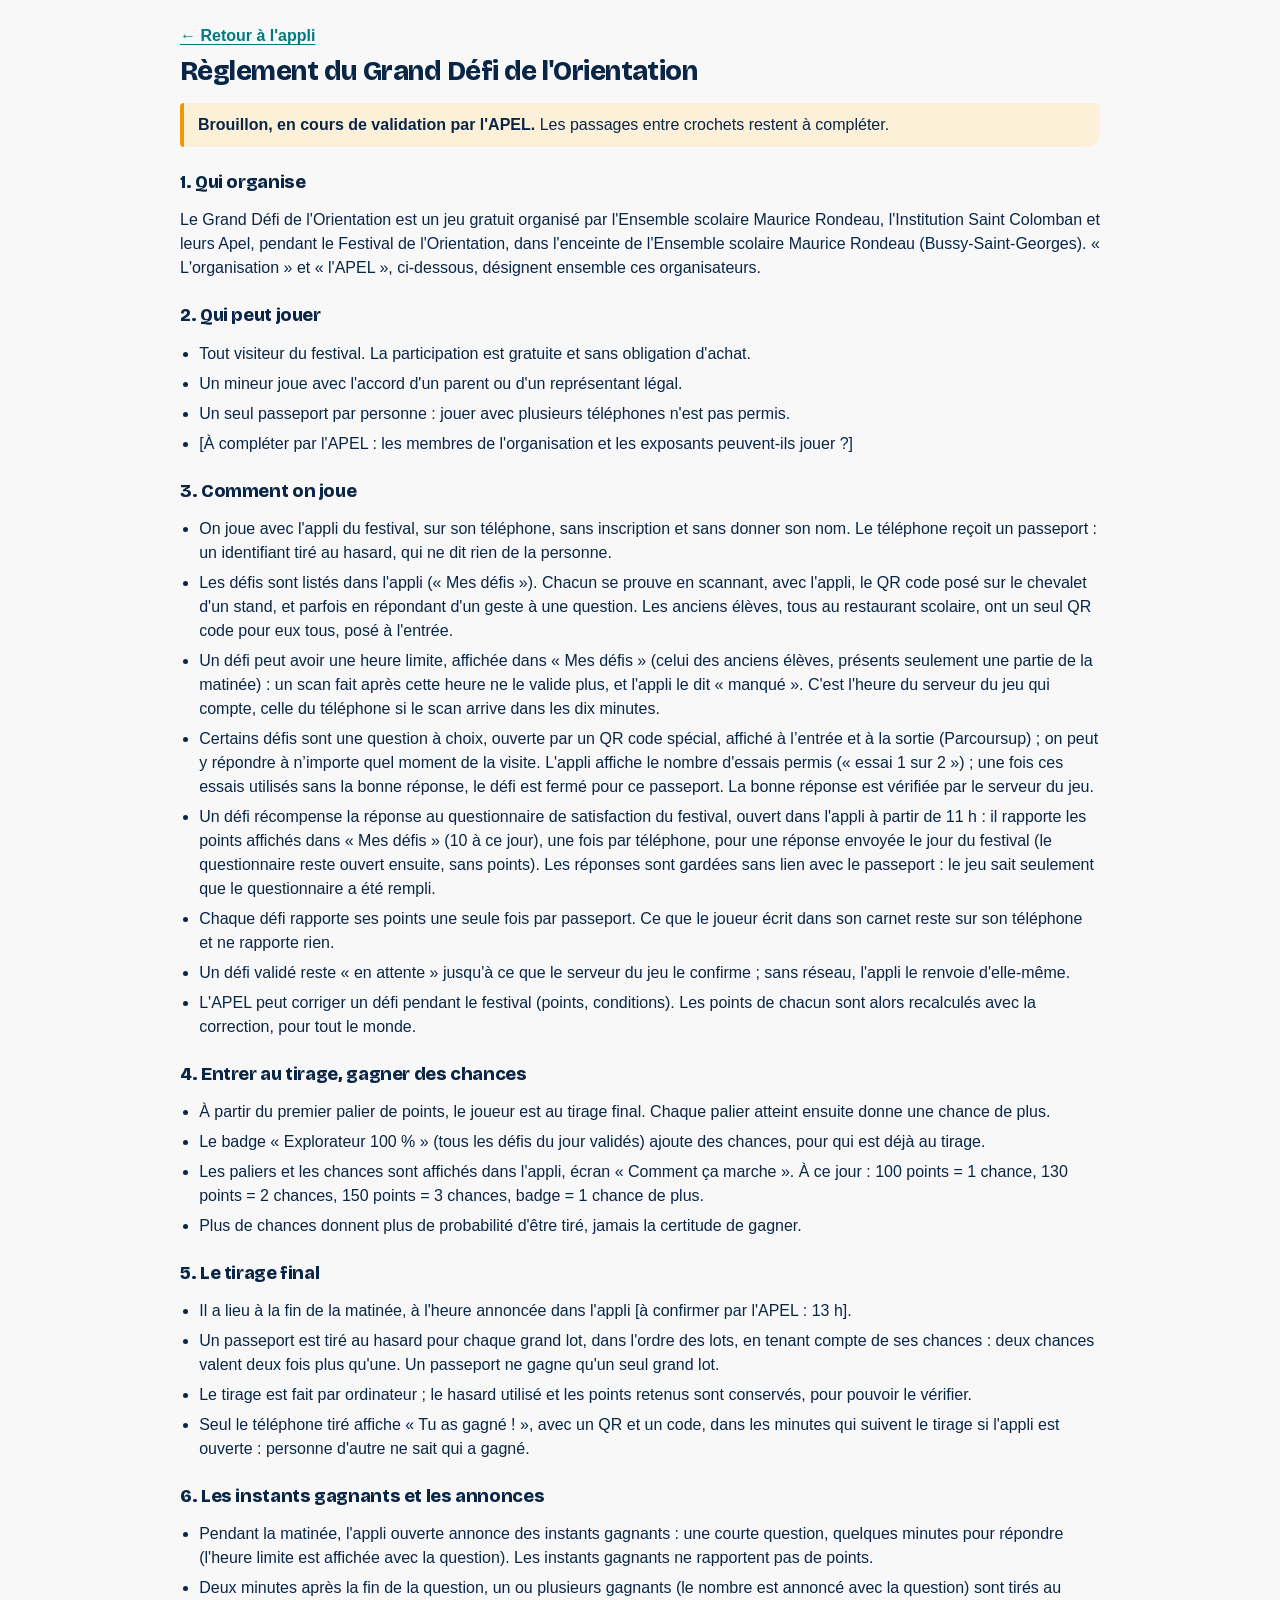
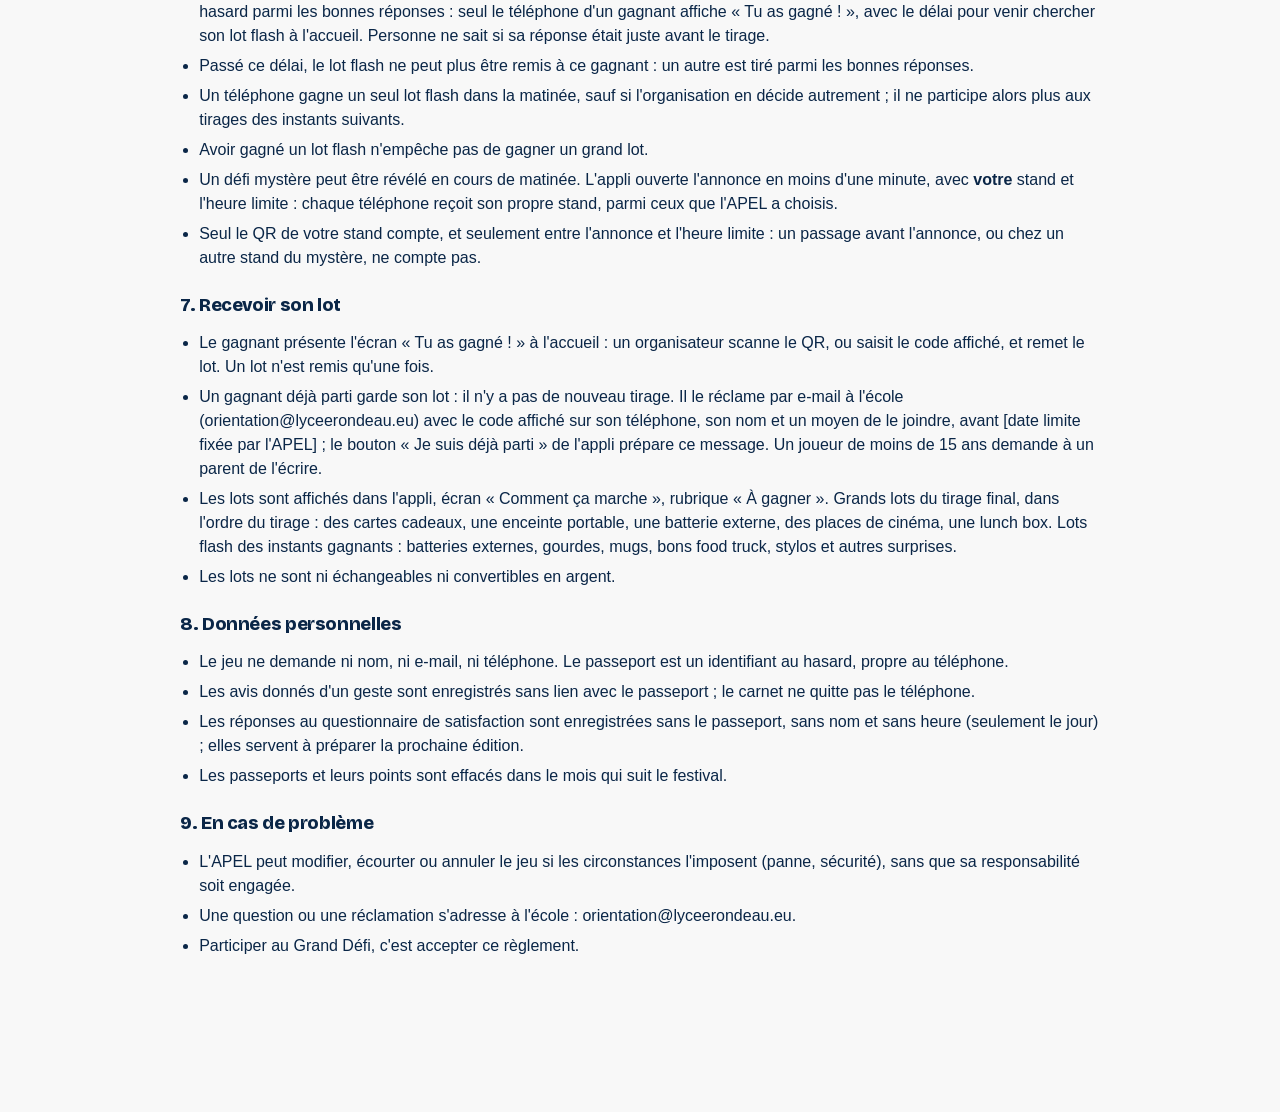
==== commit 6d33581f: "Deploy 2026.11.08-3d678a8" ====
--- a/reglement-jeu.html
+++ b/reglement-jeu.html
@@ -46,7 +46,7 @@
     <ul>
       <li>À partir du premier palier de points, le joueur est au tirage final. Chaque palier atteint ensuite donne une chance de plus.</li>
       <li>Le badge « Explorateur 100 % » (tous les défis du jour validés) ajoute des chances, pour qui est déjà au tirage.</li>
-      <li>Les paliers et les chances sont affichés dans l'appli, écran « Comment ça marche ». À ce jour : 100 points = 1 chance, 130 points = 2 chances, 160 points = 3 chances, badge = 1 chance de plus.</li>
+      <li>Les paliers et les chances sont affichés dans l'appli, écran « Comment ça marche ». À ce jour : 100 points = 1 chance, 130 points = 2 chances, 150 points = 3 chances, badge = 1 chance de plus.</li>
       <li>Plus de chances donnent plus de probabilité d'être tiré, jamais la certitude de gagner.</li>
     </ul>
 
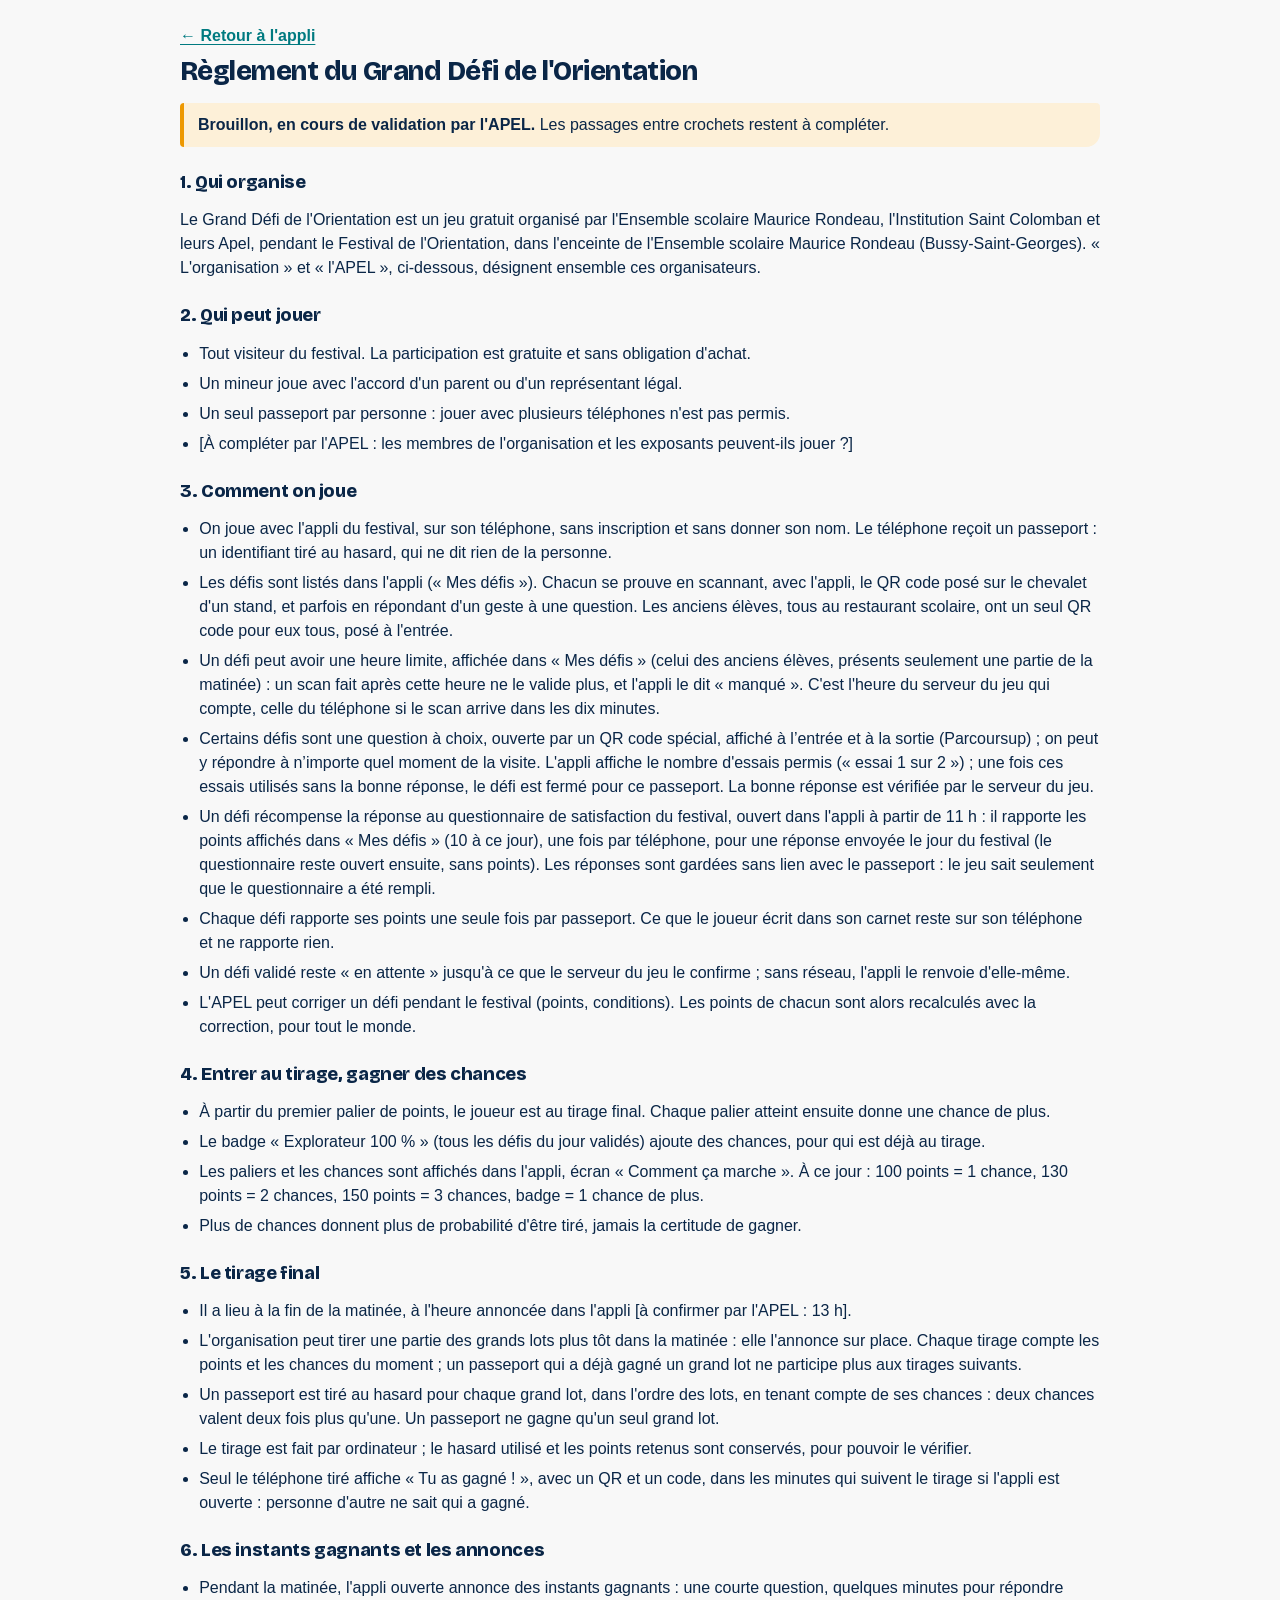
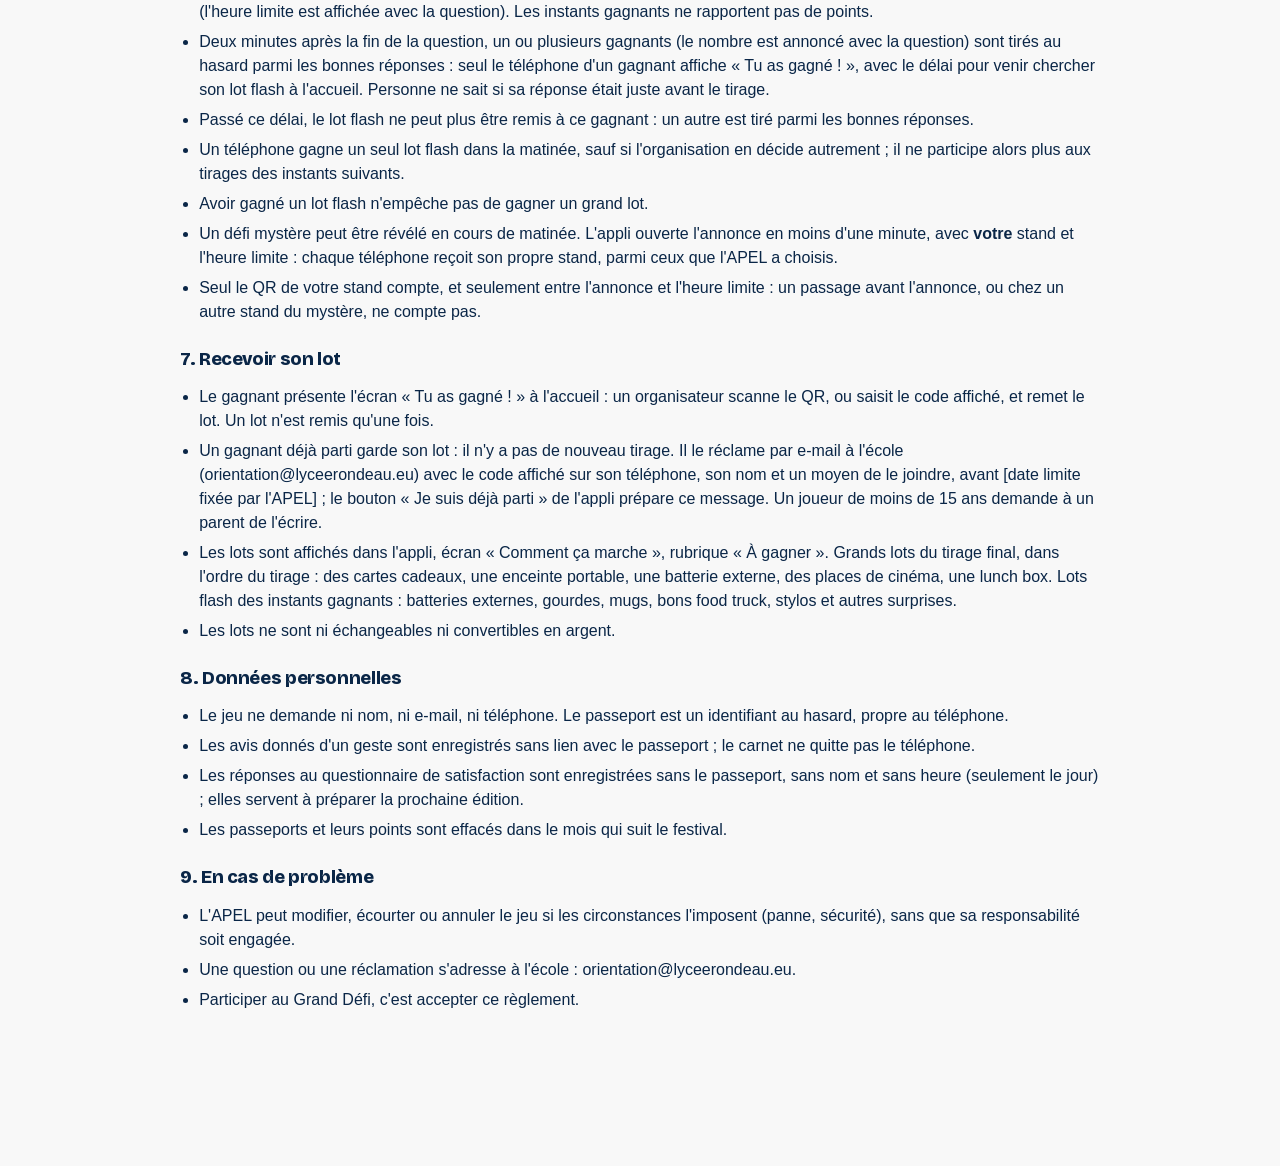
==== commit 20f78002: "Deploy 2026.11.12-38427ae" ====
--- a/reglement-jeu.html
+++ b/reglement-jeu.html
@@ -53,6 +53,7 @@
     <h2>5. Le tirage final</h2>
     <ul>
       <li>Il a lieu à la fin de la matinée, à l'heure annoncée dans l'appli [à confirmer par l'APEL : 13 h].</li>
+      <li>L'organisation peut tirer une partie des grands lots plus tôt dans la matinée : elle l'annonce sur place. Chaque tirage compte les points et les chances du moment ; un passeport qui a déjà gagné un grand lot ne participe plus aux tirages suivants.</li>
       <li>Un passeport est tiré au hasard pour chaque grand lot, dans l'ordre des lots, en tenant compte de ses chances : deux chances valent deux fois plus qu'une. Un passeport ne gagne qu'un seul grand lot.</li>
       <li>Le tirage est fait par ordinateur ; le hasard utilisé et les points retenus sont conservés, pour pouvoir le vérifier.</li>
       <li>Seul le téléphone tiré affiche « Tu as gagné ! », avec un QR et un code, dans les minutes qui suivent le tirage si l'appli est ouverte : personne d'autre ne sait qui a gagné.</li>
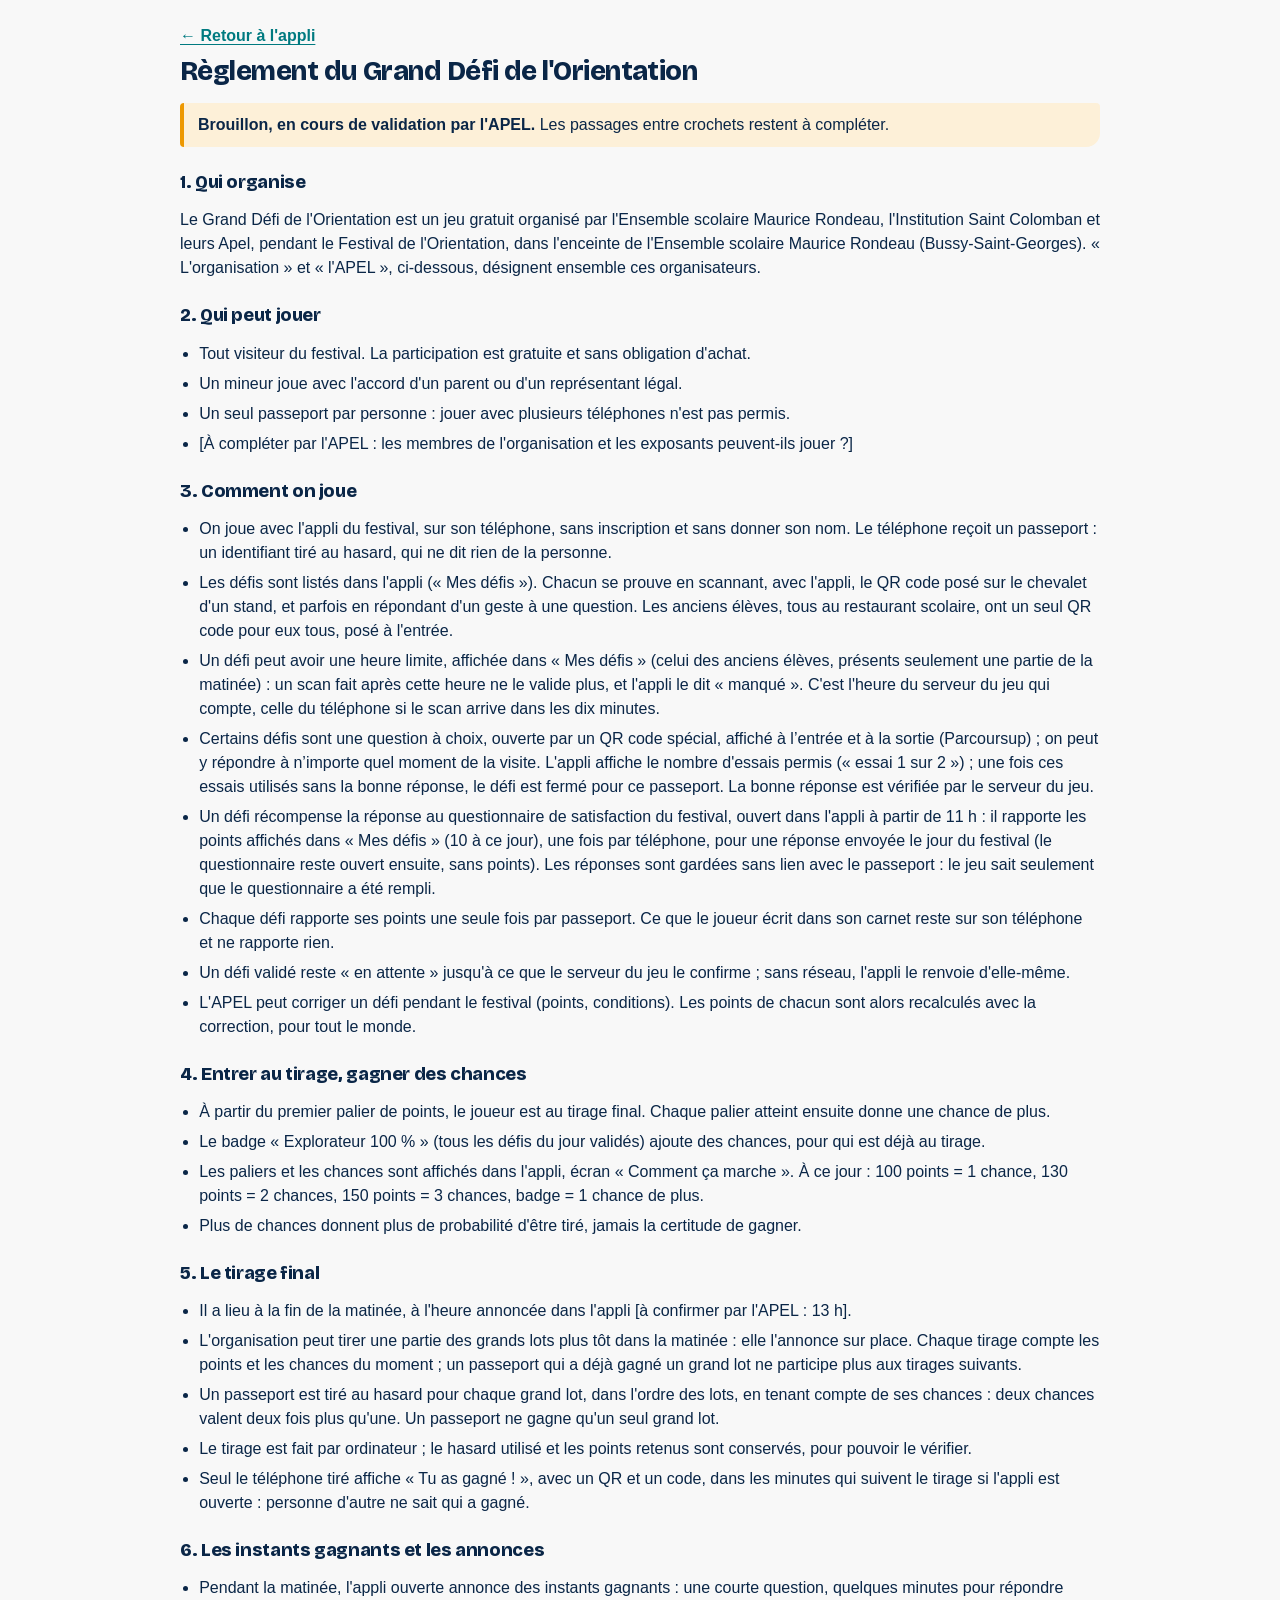
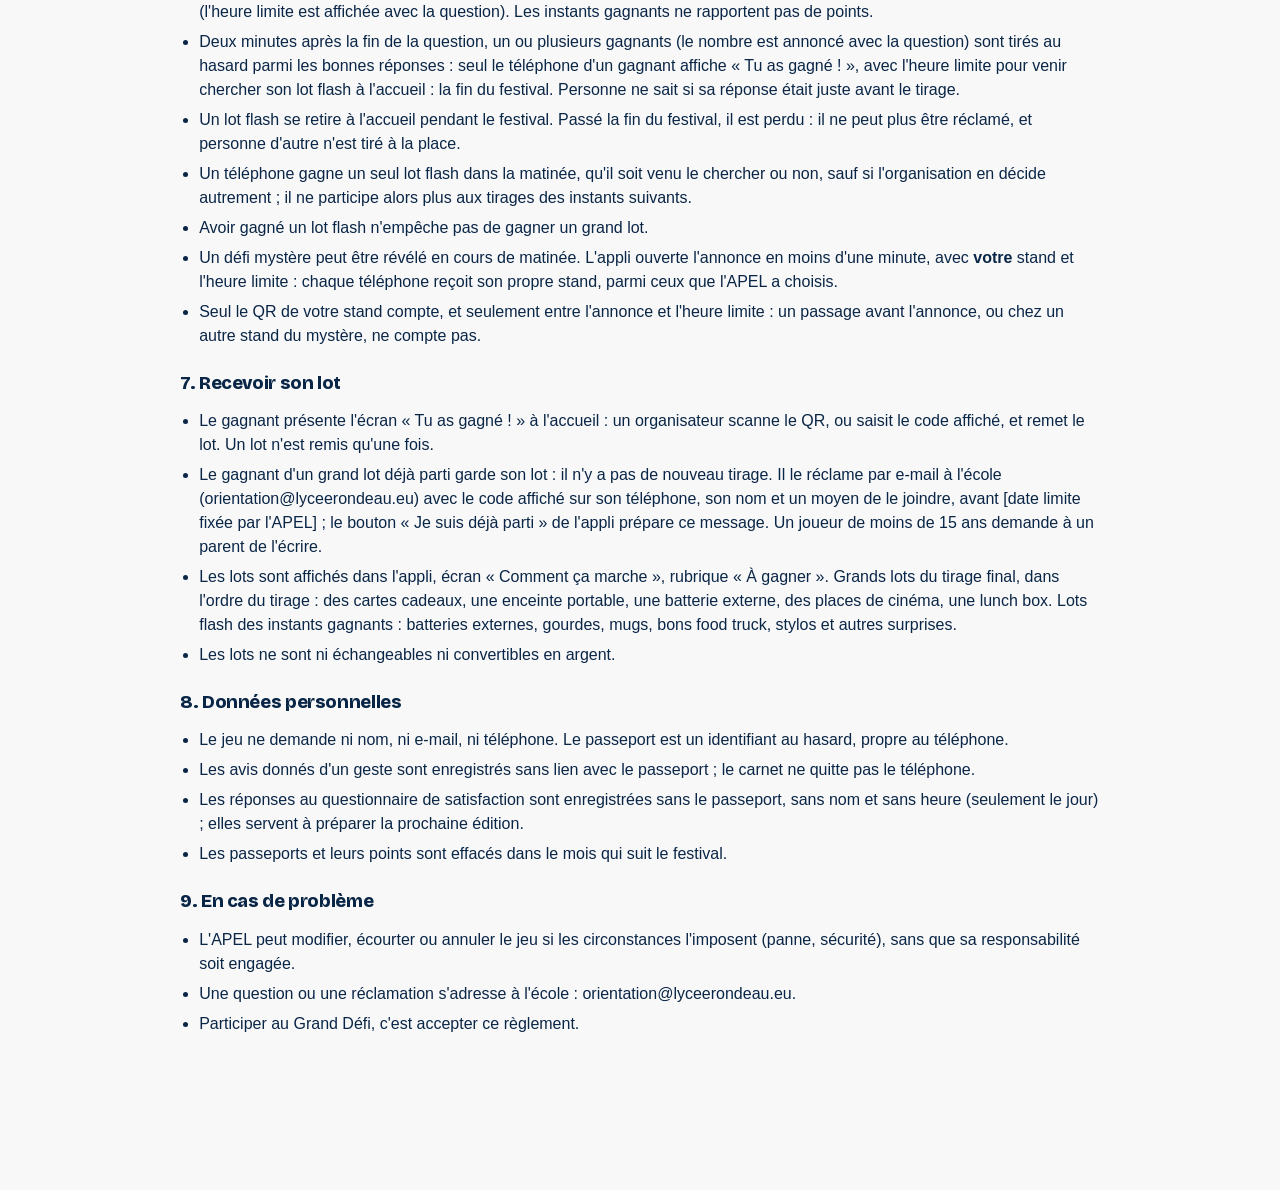
==== commit b6c762d7: "Deploy 2026.11.12-1cd0002" ====
--- a/reglement-jeu.html
+++ b/reglement-jeu.html
@@ -62,9 +62,9 @@
     <h2>6. Les instants gagnants et les annonces</h2>
     <ul>
       <li>Pendant la matinée, l'appli ouverte annonce des instants gagnants : une courte question, quelques minutes pour répondre (l'heure limite est affichée avec la question). Les instants gagnants ne rapportent pas de points.</li>
-      <li>Deux minutes après la fin de la question, un ou plusieurs gagnants (le nombre est annoncé avec la question) sont tirés au hasard parmi les bonnes réponses : seul le téléphone d'un gagnant affiche « Tu as gagné ! », avec le délai pour venir chercher son lot flash à l'accueil. Personne ne sait si sa réponse était juste avant le tirage.</li>
-      <li>Passé ce délai, le lot flash ne peut plus être remis à ce gagnant : un autre est tiré parmi les bonnes réponses.</li>
-      <li>Un téléphone gagne un seul lot flash dans la matinée, sauf si l'organisation en décide autrement ; il ne participe alors plus aux tirages des instants suivants.</li>
+      <li>Deux minutes après la fin de la question, un ou plusieurs gagnants (le nombre est annoncé avec la question) sont tirés au hasard parmi les bonnes réponses : seul le téléphone d'un gagnant affiche « Tu as gagné ! », avec l'heure limite pour venir chercher son lot flash à l'accueil : la fin du festival. Personne ne sait si sa réponse était juste avant le tirage.</li>
+      <li>Un lot flash se retire à l'accueil pendant le festival. Passé la fin du festival, il est perdu : il ne peut plus être réclamé, et personne d'autre n'est tiré à la place.</li>
+      <li>Un téléphone gagne un seul lot flash dans la matinée, qu'il soit venu le chercher ou non, sauf si l'organisation en décide autrement ; il ne participe alors plus aux tirages des instants suivants.</li>
       <li>Avoir gagné un lot flash n'empêche pas de gagner un grand lot.</li>
       <li>Un défi mystère peut être révélé en cours de matinée. L'appli ouverte l'annonce en moins d'une minute, avec <strong>votre</strong> stand et l'heure limite : chaque téléphone reçoit son propre stand, parmi ceux que l'APEL a choisis.</li>
       <li>Seul le QR de votre stand compte, et seulement entre l'annonce et l'heure limite : un passage avant l'annonce, ou chez un autre stand du mystère, ne compte pas.</li>
@@ -73,7 +73,7 @@
     <h2>7. Recevoir son lot</h2>
     <ul>
       <li>Le gagnant présente l'écran « Tu as gagné ! » à l'accueil : un organisateur scanne le QR, ou saisit le code affiché, et remet le lot. Un lot n'est remis qu'une fois.</li>
-      <li>Un gagnant déjà parti garde son lot : il n'y a pas de nouveau tirage. Il le réclame par e-mail à l'école (orientation@lyceerondeau.eu) avec le code affiché sur son téléphone, son nom et un moyen de le joindre, avant [date limite fixée par l'APEL] ; le bouton « Je suis déjà parti » de l'appli prépare ce message. Un joueur de moins de 15 ans demande à un parent de l'écrire.</li>
+      <li>Le gagnant d'un grand lot déjà parti garde son lot : il n'y a pas de nouveau tirage. Il le réclame par e-mail à l'école (orientation@lyceerondeau.eu) avec le code affiché sur son téléphone, son nom et un moyen de le joindre, avant [date limite fixée par l'APEL] ; le bouton « Je suis déjà parti » de l'appli prépare ce message. Un joueur de moins de 15 ans demande à un parent de l'écrire.</li>
       <li>Les lots sont affichés dans l'appli, écran « Comment ça marche », rubrique « À gagner ». Grands lots du tirage final, dans l'ordre du tirage : des cartes cadeaux, une enceinte portable, une batterie externe, des places de cinéma, une lunch box. Lots flash des instants gagnants : batteries externes, gourdes, mugs, bons food truck, stylos et autres surprises.</li>
       <li>Les lots ne sont ni échangeables ni convertibles en argent.</li>
     </ul>
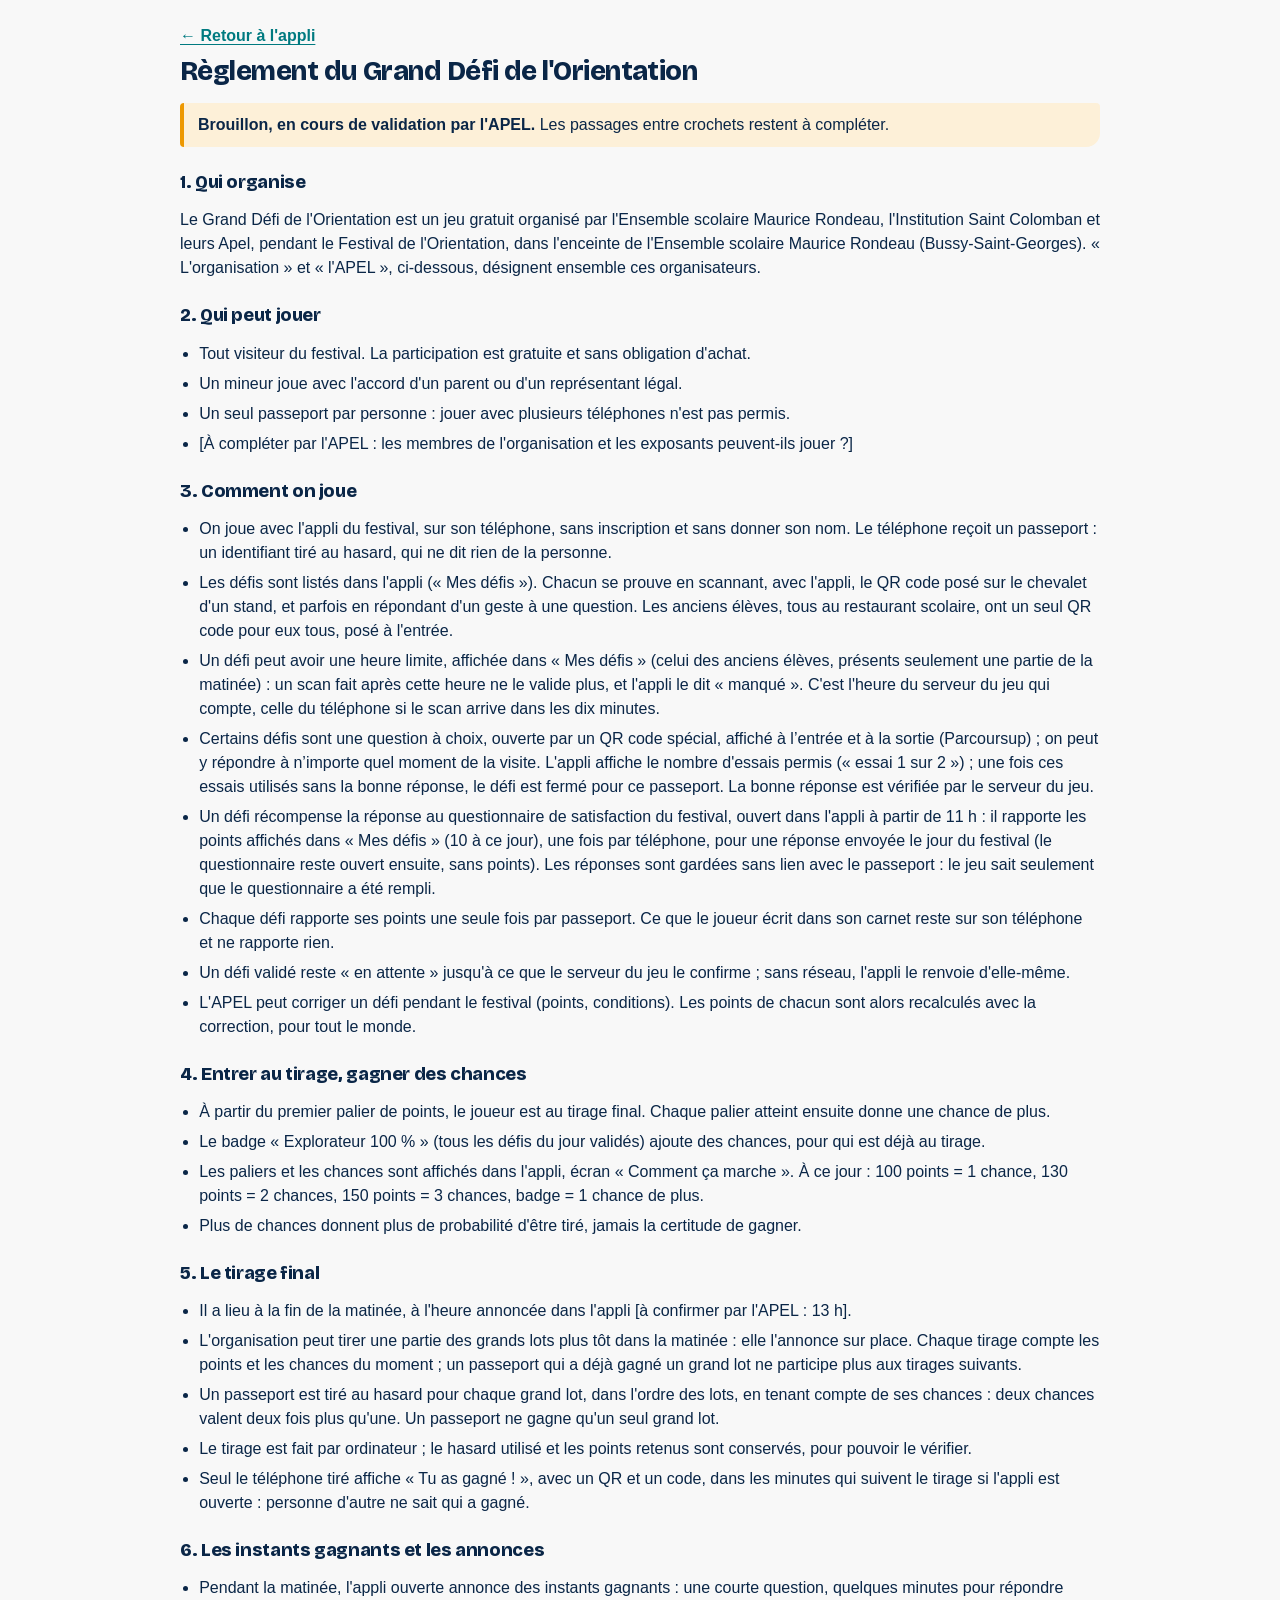
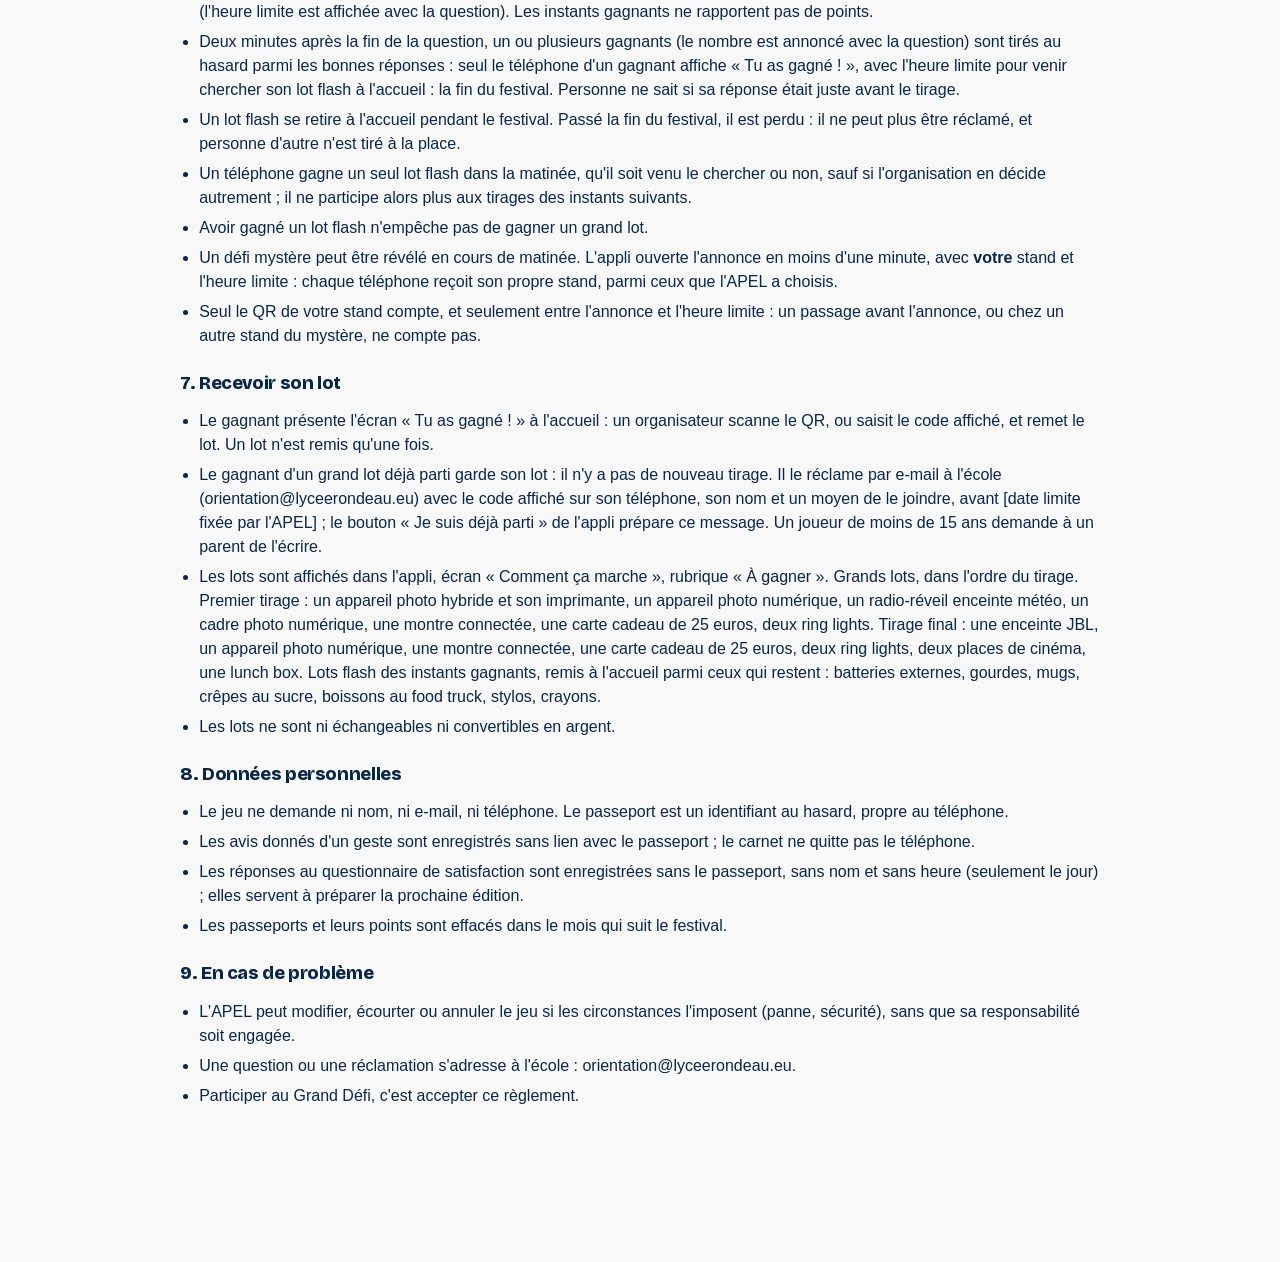
==== commit f7955708: "Deploy 2026.11.13-aa3bc67" ====
--- a/reglement-jeu.html
+++ b/reglement-jeu.html
@@ -74,7 +74,7 @@
     <ul>
       <li>Le gagnant présente l'écran « Tu as gagné ! » à l'accueil : un organisateur scanne le QR, ou saisit le code affiché, et remet le lot. Un lot n'est remis qu'une fois.</li>
       <li>Le gagnant d'un grand lot déjà parti garde son lot : il n'y a pas de nouveau tirage. Il le réclame par e-mail à l'école (orientation@lyceerondeau.eu) avec le code affiché sur son téléphone, son nom et un moyen de le joindre, avant [date limite fixée par l'APEL] ; le bouton « Je suis déjà parti » de l'appli prépare ce message. Un joueur de moins de 15 ans demande à un parent de l'écrire.</li>
-      <li>Les lots sont affichés dans l'appli, écran « Comment ça marche », rubrique « À gagner ». Grands lots du tirage final, dans l'ordre du tirage : des cartes cadeaux, une enceinte portable, une batterie externe, des places de cinéma, une lunch box. Lots flash des instants gagnants : batteries externes, gourdes, mugs, bons food truck, stylos et autres surprises.</li>
+      <li>Les lots sont affichés dans l'appli, écran « Comment ça marche », rubrique « À gagner ». Grands lots, dans l'ordre du tirage. Premier tirage : un appareil photo hybride et son imprimante, un appareil photo numérique, un radio-réveil enceinte météo, un cadre photo numérique, une montre connectée, une carte cadeau de 25 euros, deux ring lights. Tirage final : une enceinte JBL, un appareil photo numérique, une montre connectée, une carte cadeau de 25 euros, deux ring lights, deux places de cinéma, une lunch box. Lots flash des instants gagnants, remis à l'accueil parmi ceux qui restent : batteries externes, gourdes, mugs, crêpes au sucre, boissons au food truck, stylos, crayons.</li>
       <li>Les lots ne sont ni échangeables ni convertibles en argent.</li>
     </ul>
 
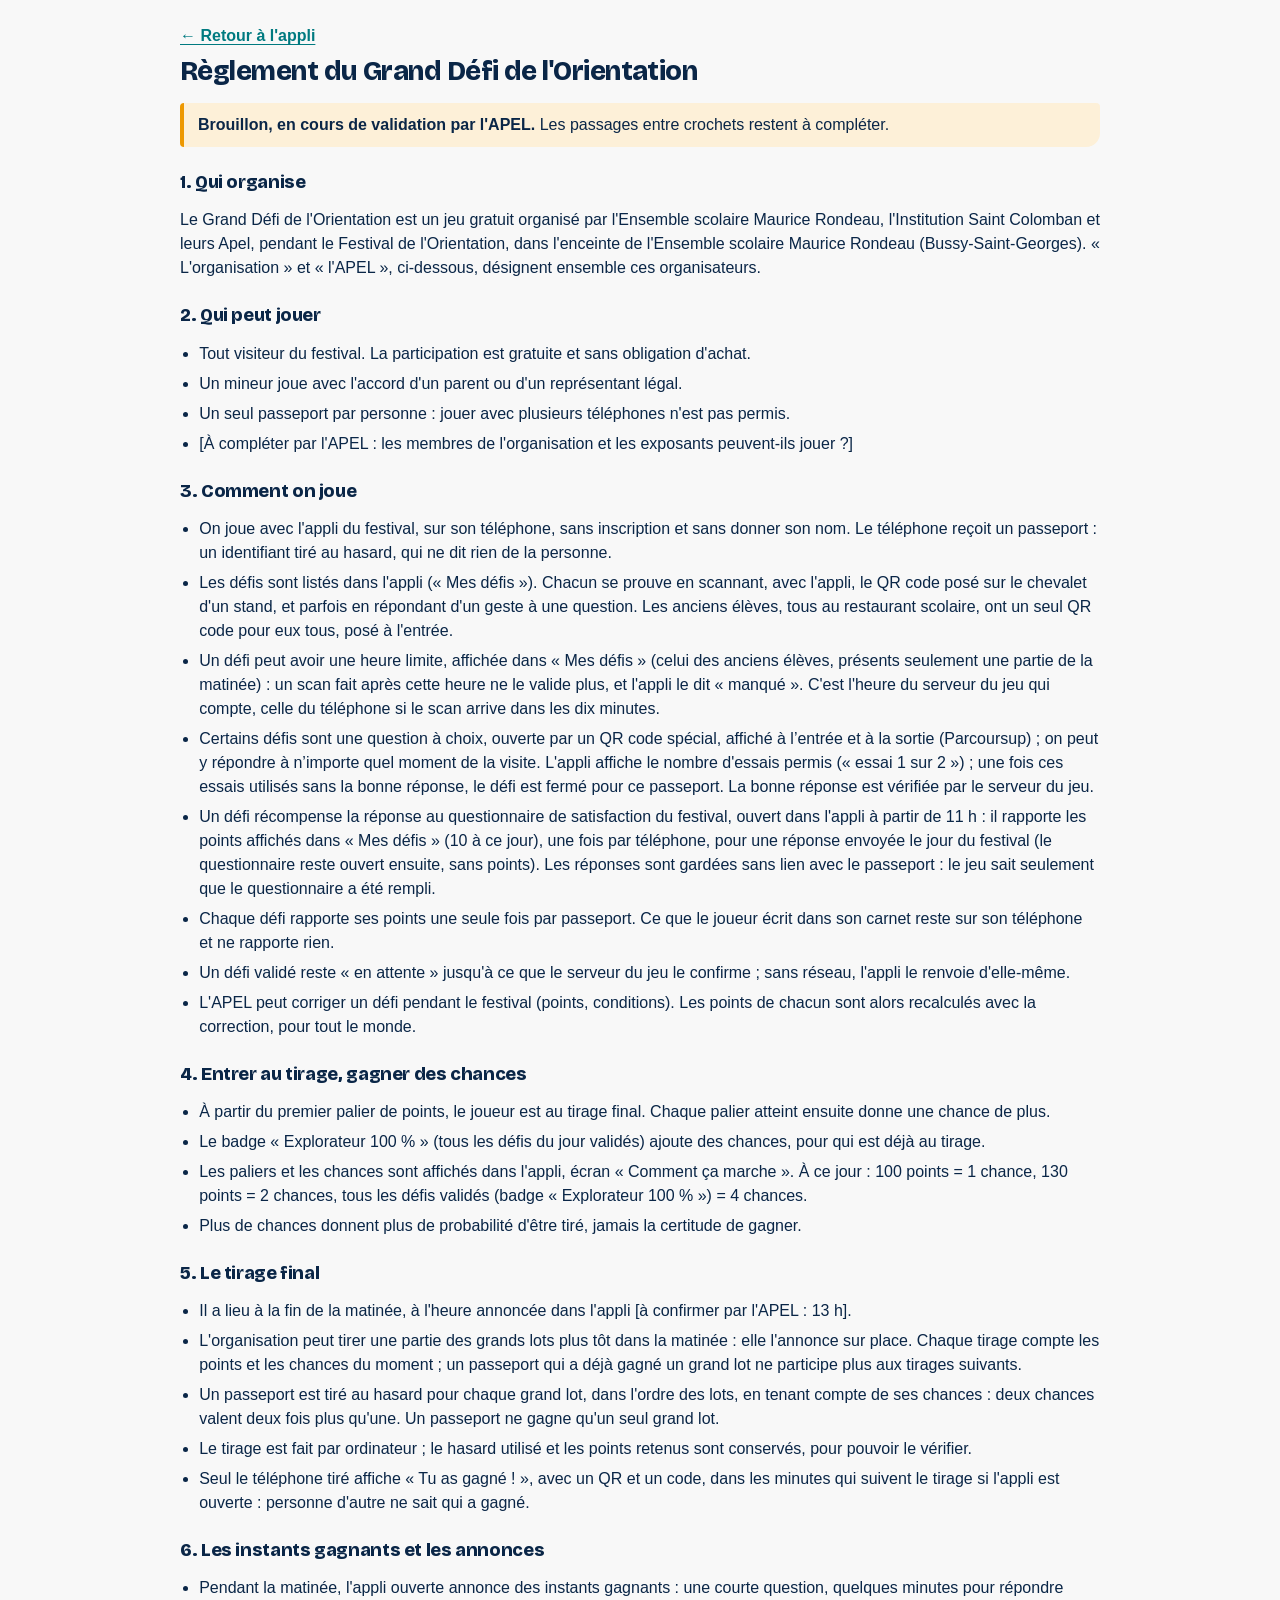
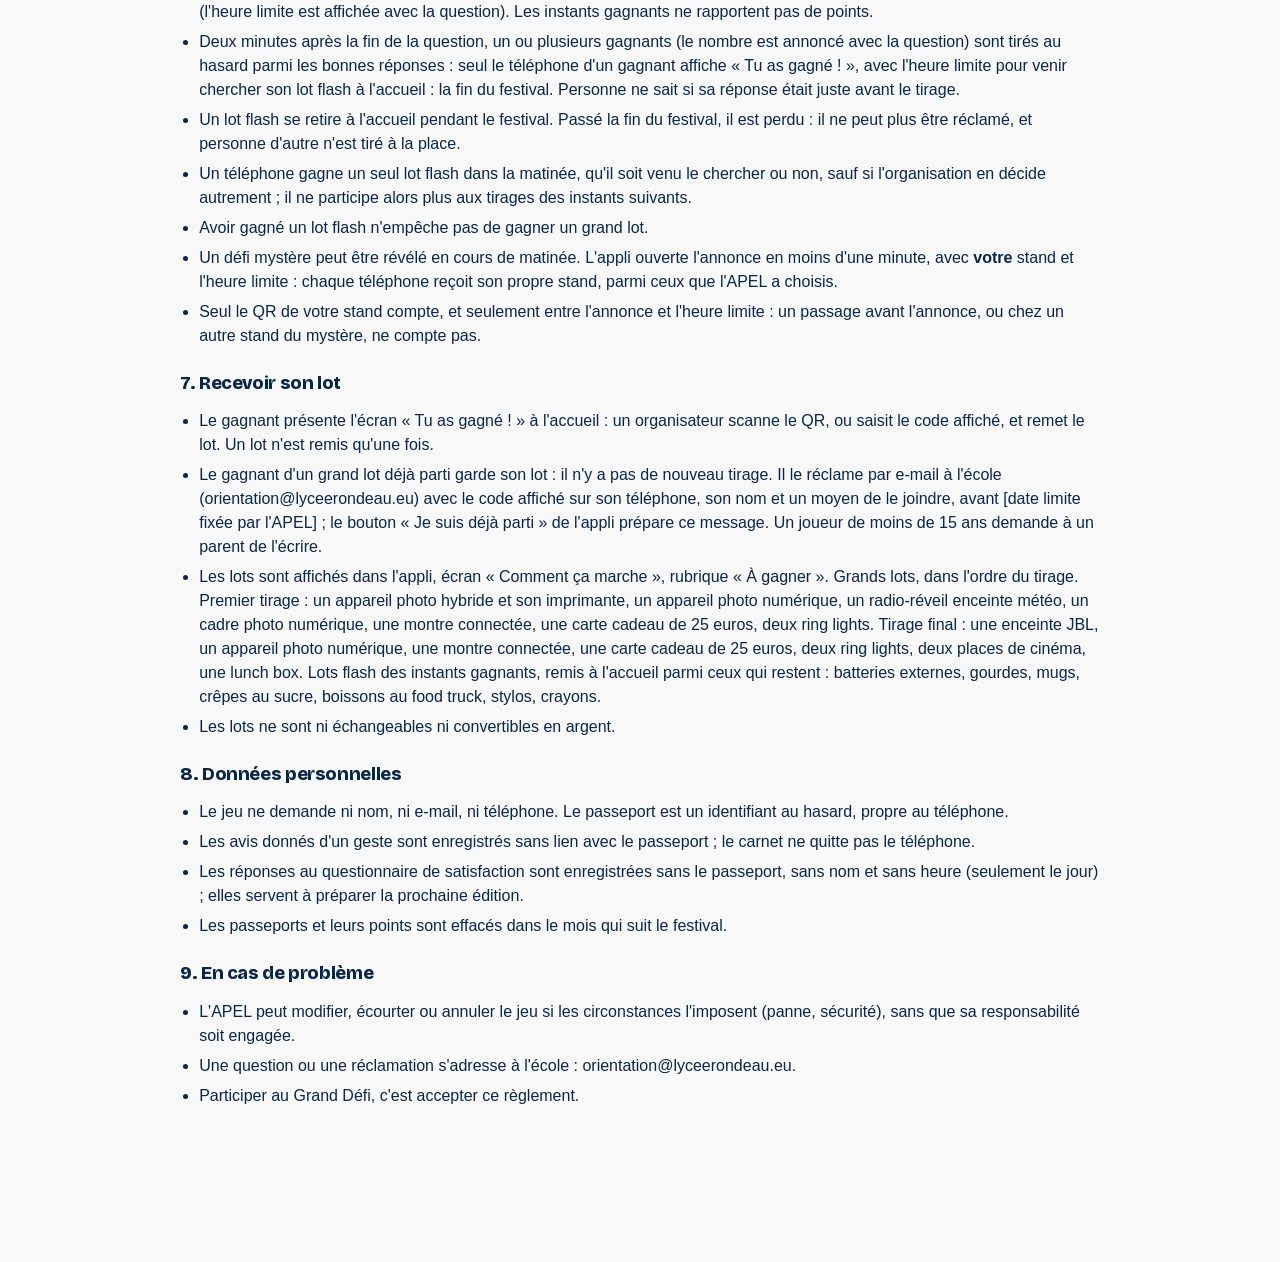
==== commit b1c98552: "Deploy 2026.11.13-37b136c" ====
--- a/reglement-jeu.html
+++ b/reglement-jeu.html
@@ -46,7 +46,7 @@
     <ul>
       <li>À partir du premier palier de points, le joueur est au tirage final. Chaque palier atteint ensuite donne une chance de plus.</li>
       <li>Le badge « Explorateur 100 % » (tous les défis du jour validés) ajoute des chances, pour qui est déjà au tirage.</li>
-      <li>Les paliers et les chances sont affichés dans l'appli, écran « Comment ça marche ». À ce jour : 100 points = 1 chance, 130 points = 2 chances, 150 points = 3 chances, badge = 1 chance de plus.</li>
+      <li>Les paliers et les chances sont affichés dans l'appli, écran « Comment ça marche ». À ce jour : 100 points = 1 chance, 130 points = 2 chances, tous les défis validés (badge « Explorateur 100 % ») = 4 chances.</li>
       <li>Plus de chances donnent plus de probabilité d'être tiré, jamais la certitude de gagner.</li>
     </ul>
 
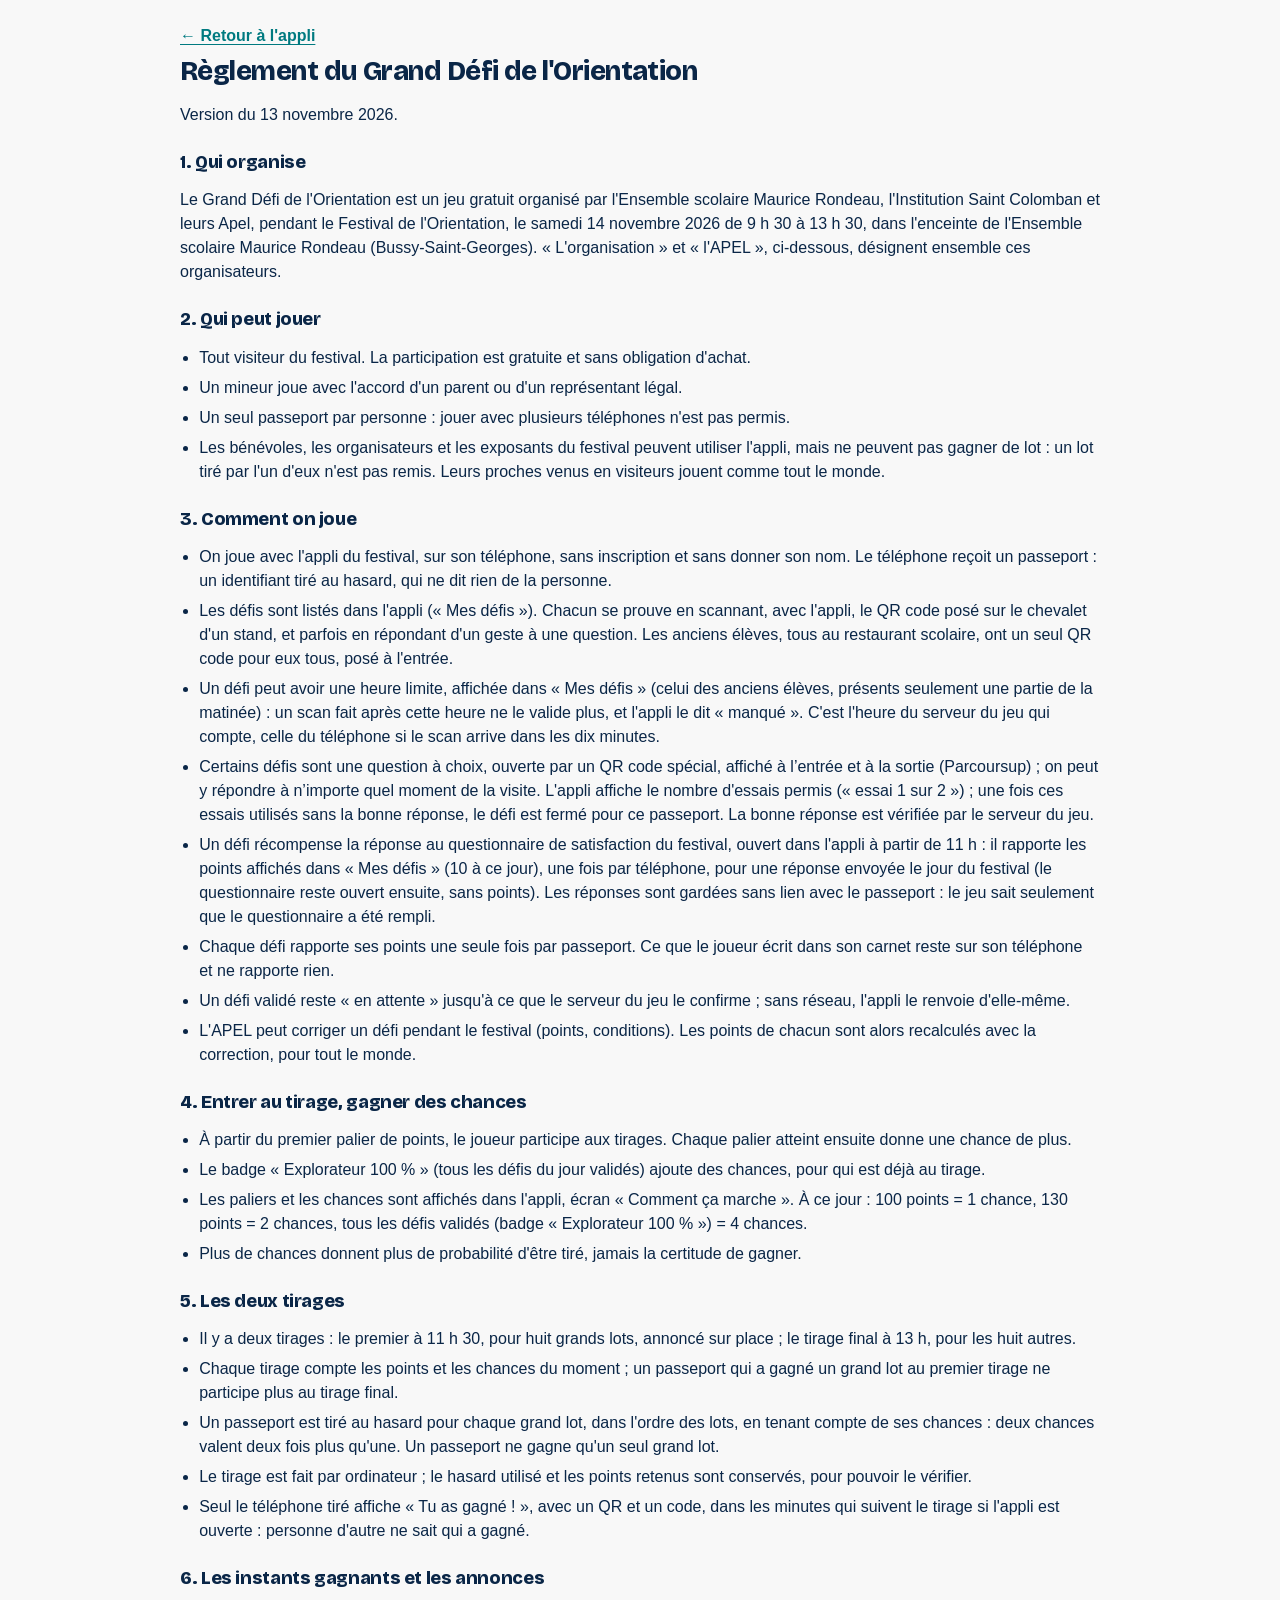
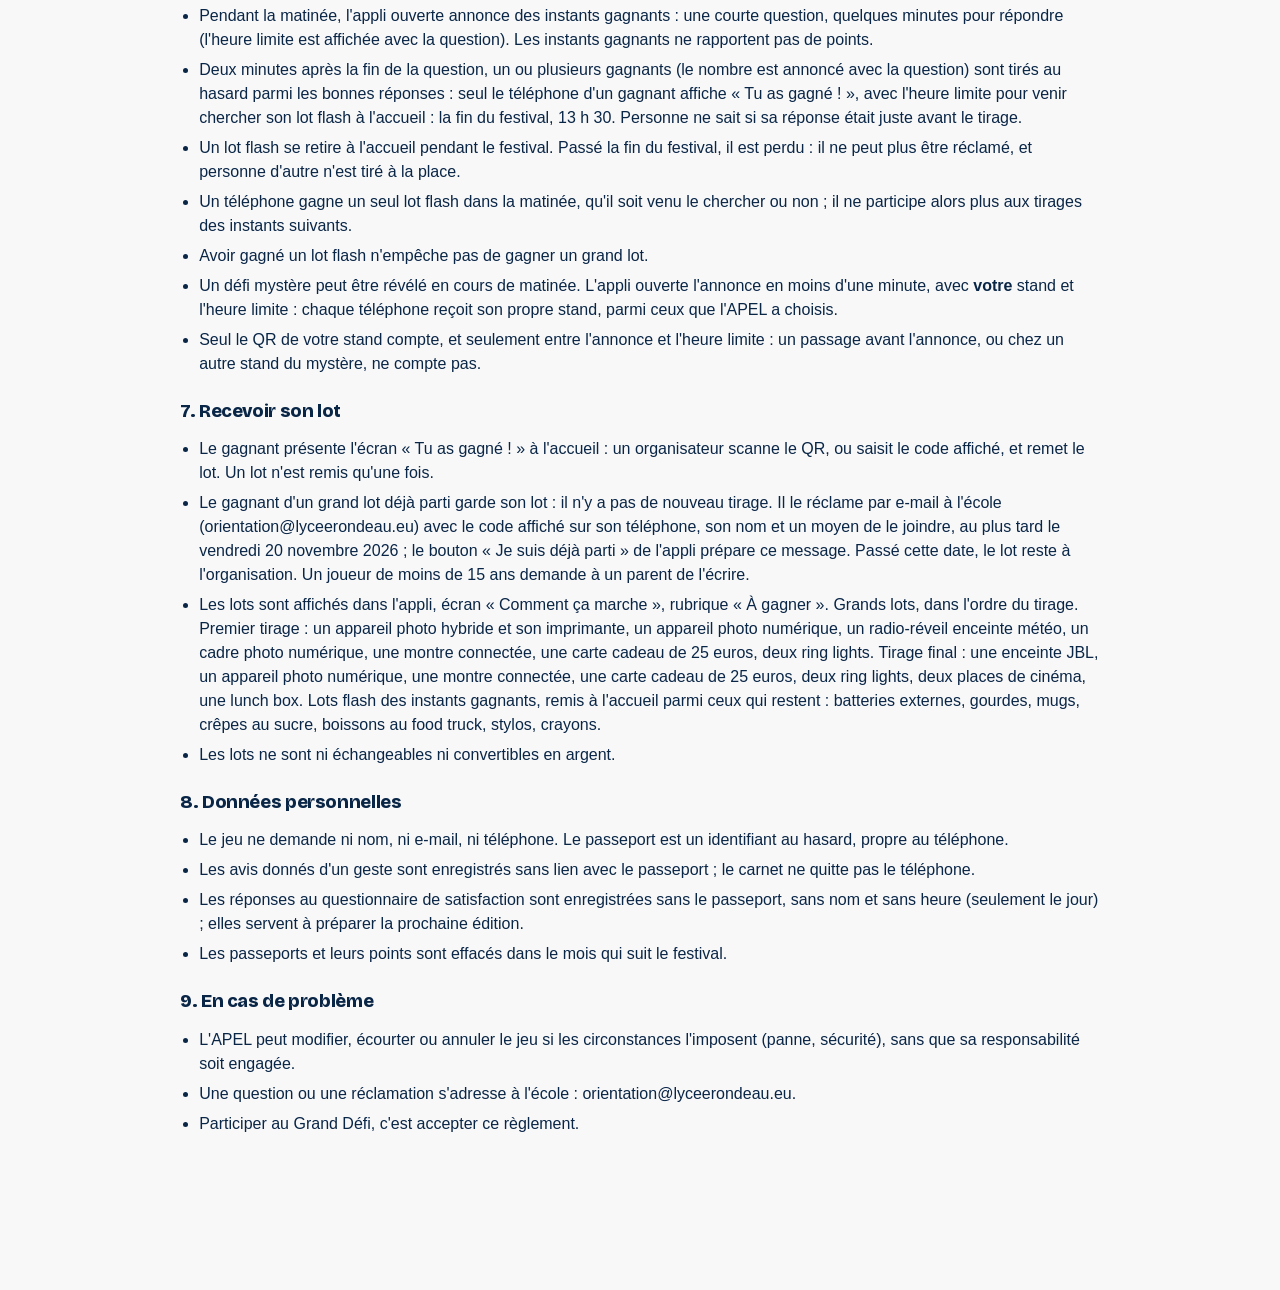
==== commit fe914855: "Deploy 2026.11.13-00a2a09" ====
--- a/reglement-jeu.html
+++ b/reglement-jeu.html
@@ -17,17 +17,17 @@
   <main class="appli reglement">
     <p class="retour-appli"><a href="./#/regle">← Retour à l'appli</a></p>
     <h1>Règlement du Grand Défi de l'Orientation</h1>
-    <p class="brouillon"><strong>Brouillon, en cours de validation par l'APEL.</strong> Les passages entre crochets restent à compléter.</p>
+    <p>Version du 13 novembre 2026.</p>
 
     <h2>1. Qui organise</h2>
-    <p>Le Grand Défi de l'Orientation est un jeu gratuit organisé par l'Ensemble scolaire Maurice Rondeau, l'Institution Saint Colomban et leurs Apel, pendant le Festival de l'Orientation, dans l'enceinte de l'Ensemble scolaire Maurice Rondeau (Bussy-Saint-Georges). « L'organisation » et « l'APEL », ci-dessous, désignent ensemble ces organisateurs.</p>
+    <p>Le Grand Défi de l'Orientation est un jeu gratuit organisé par l'Ensemble scolaire Maurice Rondeau, l'Institution Saint Colomban et leurs Apel, pendant le Festival de l'Orientation, le samedi 14 novembre 2026 de 9 h 30 à 13 h 30, dans l'enceinte de l'Ensemble scolaire Maurice Rondeau (Bussy-Saint-Georges). « L'organisation » et « l'APEL », ci-dessous, désignent ensemble ces organisateurs.</p>
 
     <h2>2. Qui peut jouer</h2>
     <ul>
       <li>Tout visiteur du festival. La participation est gratuite et sans obligation d'achat.</li>
       <li>Un mineur joue avec l'accord d'un parent ou d'un représentant légal.</li>
       <li>Un seul passeport par personne : jouer avec plusieurs téléphones n'est pas permis.</li>
-      <li>[À compléter par l'APEL : les membres de l'organisation et les exposants peuvent-ils jouer ?]</li>
+      <li>Les bénévoles, les organisateurs et les exposants du festival peuvent utiliser l'appli, mais ne peuvent pas gagner de lot : un lot tiré par l'un d'eux n'est pas remis. Leurs proches venus en visiteurs jouent comme tout le monde.</li>
     </ul>
 
     <h2>3. Comment on joue</h2>
@@ -44,16 +44,16 @@
 
     <h2>4. Entrer au tirage, gagner des chances</h2>
     <ul>
-      <li>À partir du premier palier de points, le joueur est au tirage final. Chaque palier atteint ensuite donne une chance de plus.</li>
+      <li>À partir du premier palier de points, le joueur participe aux tirages. Chaque palier atteint ensuite donne une chance de plus.</li>
       <li>Le badge « Explorateur 100 % » (tous les défis du jour validés) ajoute des chances, pour qui est déjà au tirage.</li>
       <li>Les paliers et les chances sont affichés dans l'appli, écran « Comment ça marche ». À ce jour : 100 points = 1 chance, 130 points = 2 chances, tous les défis validés (badge « Explorateur 100 % ») = 4 chances.</li>
       <li>Plus de chances donnent plus de probabilité d'être tiré, jamais la certitude de gagner.</li>
     </ul>
 
-    <h2>5. Le tirage final</h2>
+    <h2>5. Les deux tirages</h2>
     <ul>
-      <li>Il a lieu à la fin de la matinée, à l'heure annoncée dans l'appli [à confirmer par l'APEL : 13 h].</li>
-      <li>L'organisation peut tirer une partie des grands lots plus tôt dans la matinée : elle l'annonce sur place. Chaque tirage compte les points et les chances du moment ; un passeport qui a déjà gagné un grand lot ne participe plus aux tirages suivants.</li>
+      <li>Il y a deux tirages : le premier à 11 h 30, pour huit grands lots, annoncé sur place ; le tirage final à 13 h, pour les huit autres.</li>
+      <li>Chaque tirage compte les points et les chances du moment ; un passeport qui a gagné un grand lot au premier tirage ne participe plus au tirage final.</li>
       <li>Un passeport est tiré au hasard pour chaque grand lot, dans l'ordre des lots, en tenant compte de ses chances : deux chances valent deux fois plus qu'une. Un passeport ne gagne qu'un seul grand lot.</li>
       <li>Le tirage est fait par ordinateur ; le hasard utilisé et les points retenus sont conservés, pour pouvoir le vérifier.</li>
       <li>Seul le téléphone tiré affiche « Tu as gagné ! », avec un QR et un code, dans les minutes qui suivent le tirage si l'appli est ouverte : personne d'autre ne sait qui a gagné.</li>
@@ -62,9 +62,9 @@
     <h2>6. Les instants gagnants et les annonces</h2>
     <ul>
       <li>Pendant la matinée, l'appli ouverte annonce des instants gagnants : une courte question, quelques minutes pour répondre (l'heure limite est affichée avec la question). Les instants gagnants ne rapportent pas de points.</li>
-      <li>Deux minutes après la fin de la question, un ou plusieurs gagnants (le nombre est annoncé avec la question) sont tirés au hasard parmi les bonnes réponses : seul le téléphone d'un gagnant affiche « Tu as gagné ! », avec l'heure limite pour venir chercher son lot flash à l'accueil : la fin du festival. Personne ne sait si sa réponse était juste avant le tirage.</li>
+      <li>Deux minutes après la fin de la question, un ou plusieurs gagnants (le nombre est annoncé avec la question) sont tirés au hasard parmi les bonnes réponses : seul le téléphone d'un gagnant affiche « Tu as gagné ! », avec l'heure limite pour venir chercher son lot flash à l'accueil : la fin du festival, 13 h 30. Personne ne sait si sa réponse était juste avant le tirage.</li>
       <li>Un lot flash se retire à l'accueil pendant le festival. Passé la fin du festival, il est perdu : il ne peut plus être réclamé, et personne d'autre n'est tiré à la place.</li>
-      <li>Un téléphone gagne un seul lot flash dans la matinée, qu'il soit venu le chercher ou non, sauf si l'organisation en décide autrement ; il ne participe alors plus aux tirages des instants suivants.</li>
+      <li>Un téléphone gagne un seul lot flash dans la matinée, qu'il soit venu le chercher ou non ; il ne participe alors plus aux tirages des instants suivants.</li>
       <li>Avoir gagné un lot flash n'empêche pas de gagner un grand lot.</li>
       <li>Un défi mystère peut être révélé en cours de matinée. L'appli ouverte l'annonce en moins d'une minute, avec <strong>votre</strong> stand et l'heure limite : chaque téléphone reçoit son propre stand, parmi ceux que l'APEL a choisis.</li>
       <li>Seul le QR de votre stand compte, et seulement entre l'annonce et l'heure limite : un passage avant l'annonce, ou chez un autre stand du mystère, ne compte pas.</li>
@@ -73,7 +73,7 @@
     <h2>7. Recevoir son lot</h2>
     <ul>
       <li>Le gagnant présente l'écran « Tu as gagné ! » à l'accueil : un organisateur scanne le QR, ou saisit le code affiché, et remet le lot. Un lot n'est remis qu'une fois.</li>
-      <li>Le gagnant d'un grand lot déjà parti garde son lot : il n'y a pas de nouveau tirage. Il le réclame par e-mail à l'école (orientation@lyceerondeau.eu) avec le code affiché sur son téléphone, son nom et un moyen de le joindre, avant [date limite fixée par l'APEL] ; le bouton « Je suis déjà parti » de l'appli prépare ce message. Un joueur de moins de 15 ans demande à un parent de l'écrire.</li>
+      <li>Le gagnant d'un grand lot déjà parti garde son lot : il n'y a pas de nouveau tirage. Il le réclame par e-mail à l'école (orientation@lyceerondeau.eu) avec le code affiché sur son téléphone, son nom et un moyen de le joindre, au plus tard le vendredi 20 novembre 2026 ; le bouton « Je suis déjà parti » de l'appli prépare ce message. Passé cette date, le lot reste à l'organisation. Un joueur de moins de 15 ans demande à un parent de l'écrire.</li>
       <li>Les lots sont affichés dans l'appli, écran « Comment ça marche », rubrique « À gagner ». Grands lots, dans l'ordre du tirage. Premier tirage : un appareil photo hybride et son imprimante, un appareil photo numérique, un radio-réveil enceinte météo, un cadre photo numérique, une montre connectée, une carte cadeau de 25 euros, deux ring lights. Tirage final : une enceinte JBL, un appareil photo numérique, une montre connectée, une carte cadeau de 25 euros, deux ring lights, deux places de cinéma, une lunch box. Lots flash des instants gagnants, remis à l'accueil parmi ceux qui restent : batteries externes, gourdes, mugs, crêpes au sucre, boissons au food truck, stylos, crayons.</li>
       <li>Les lots ne sont ni échangeables ni convertibles en argent.</li>
     </ul>
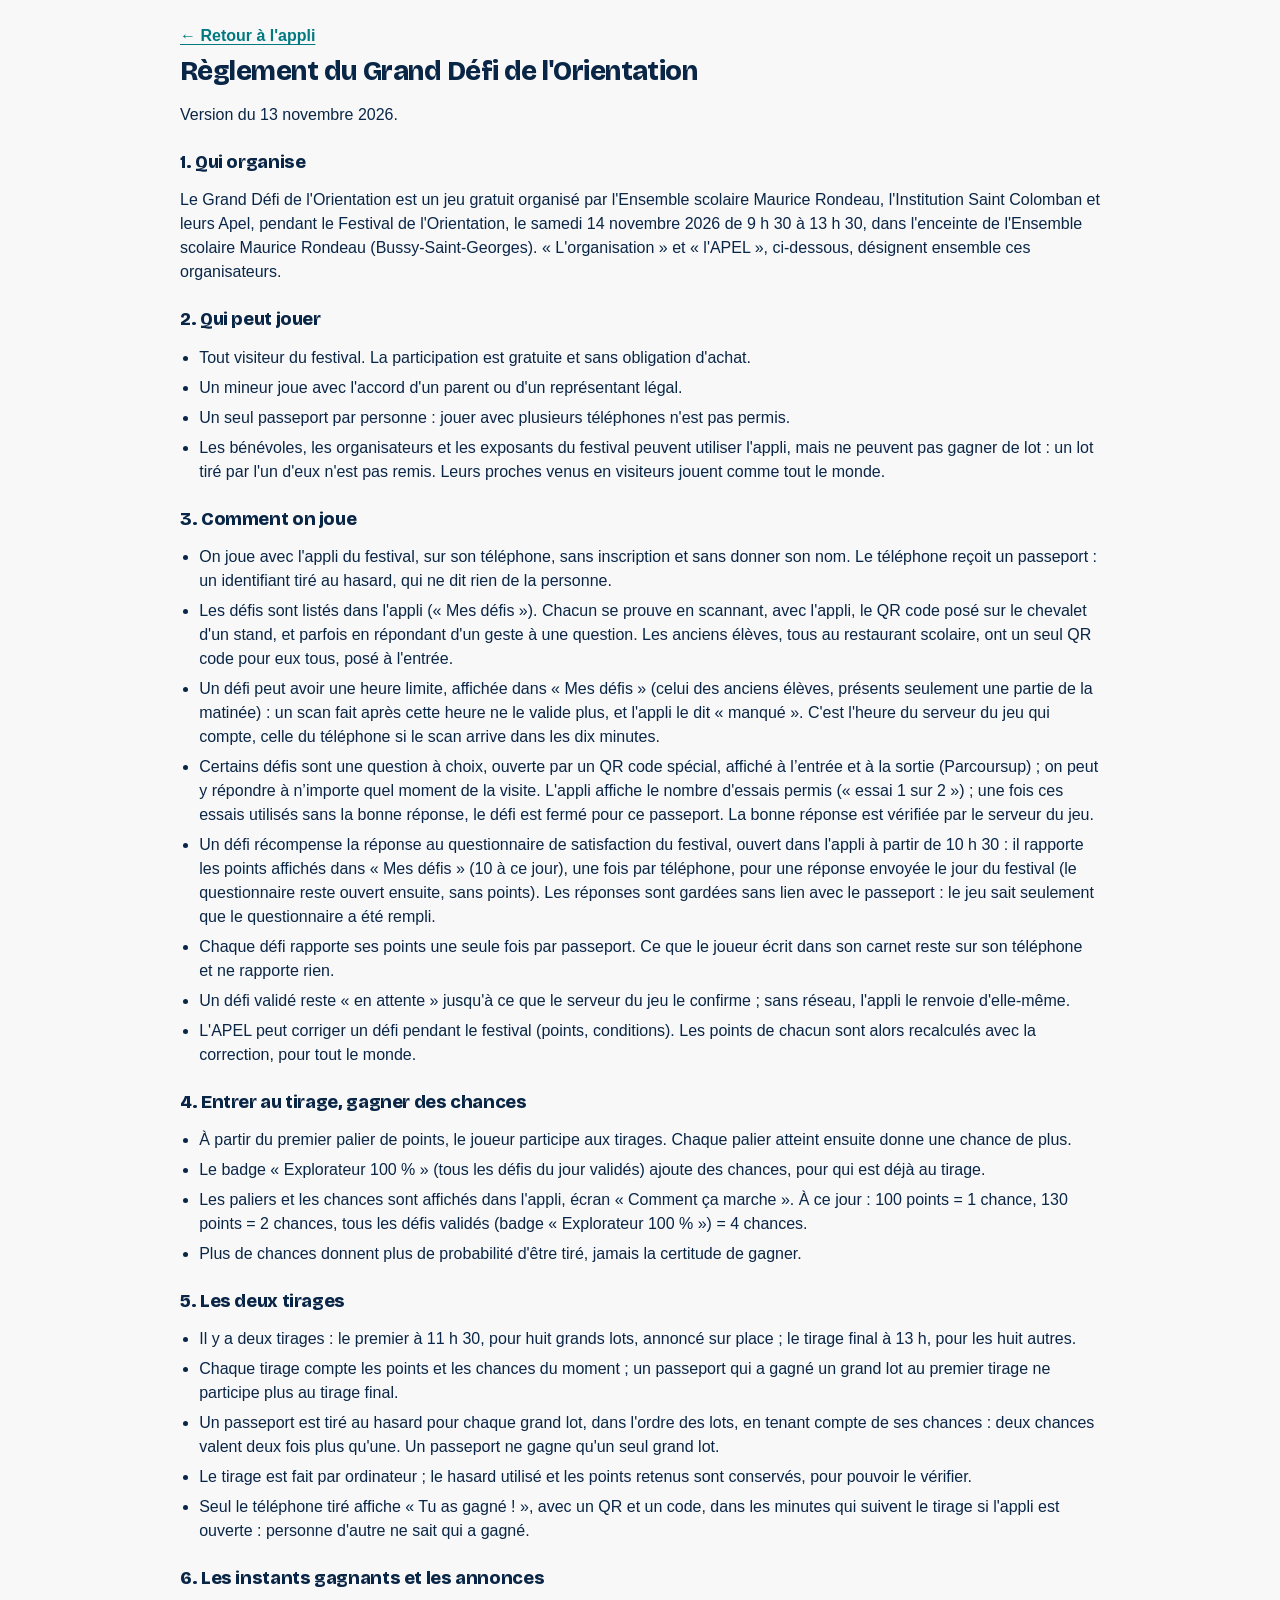
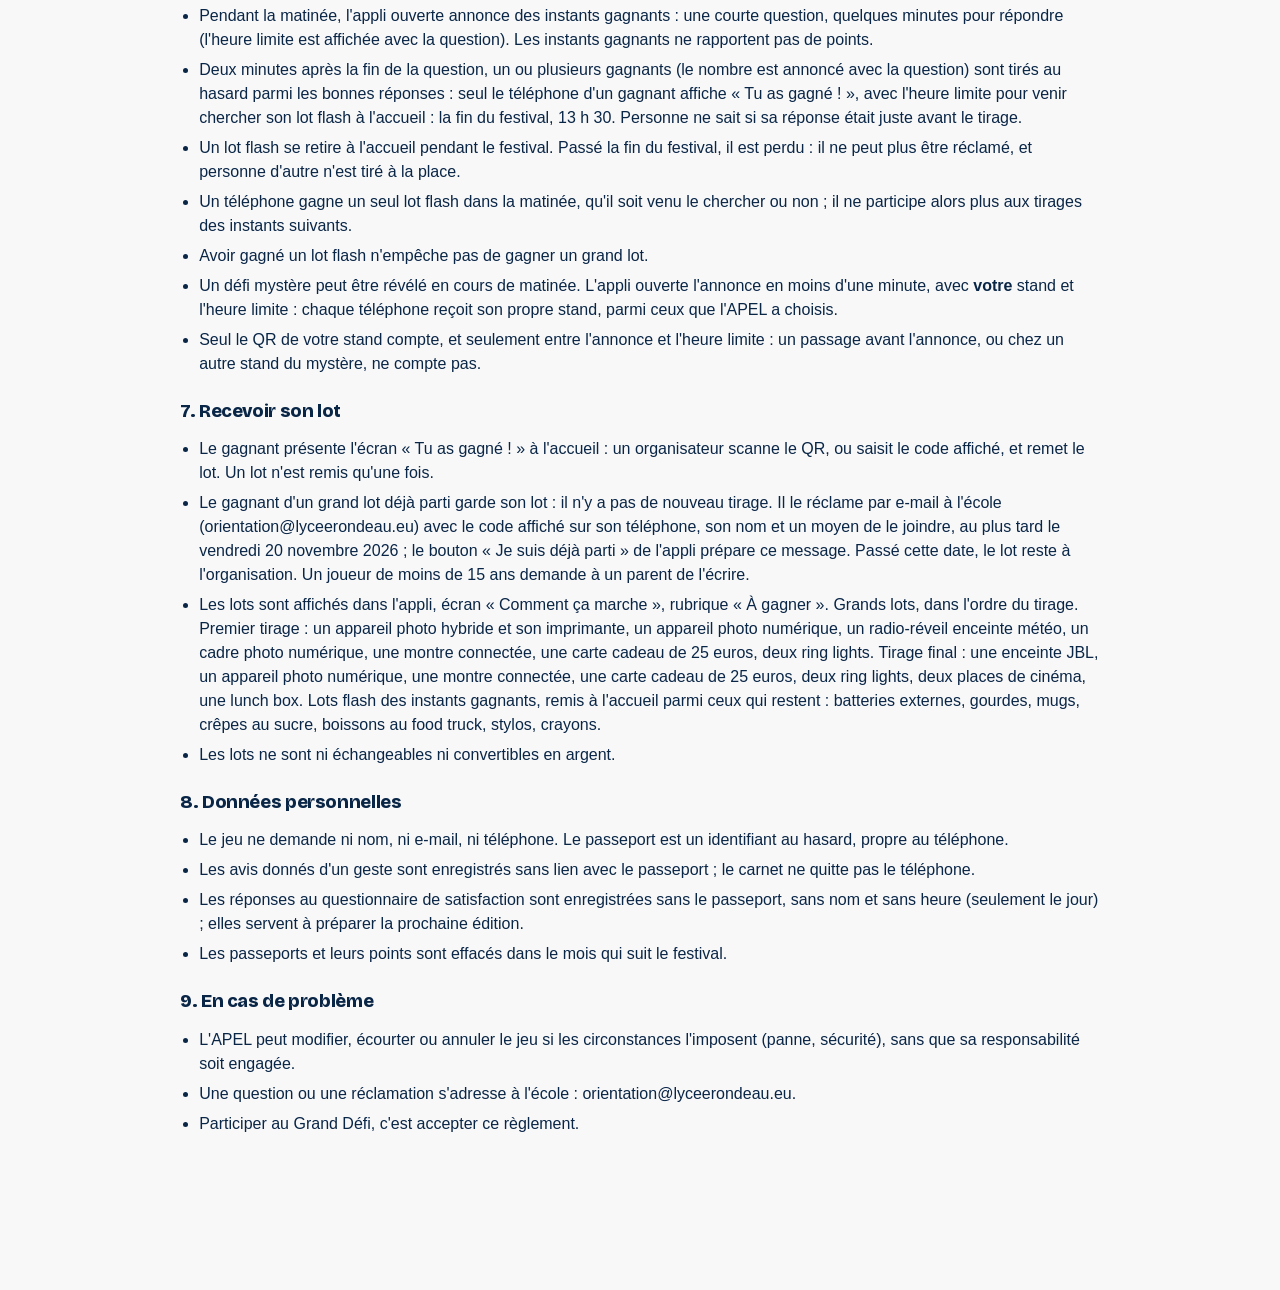
==== commit 50c2767a: "Deploy 2026.11.13-17a8eea" ====
--- a/reglement-jeu.html
+++ b/reglement-jeu.html
@@ -36,7 +36,7 @@
       <li>Les défis sont listés dans l'appli (« Mes défis »). Chacun se prouve en scannant, avec l'appli, le QR code posé sur le chevalet d'un stand, et parfois en répondant d'un geste à une question. Les anciens élèves, tous au restaurant scolaire, ont un seul QR code pour eux tous, posé à l'entrée.</li>
       <li>Un défi peut avoir une heure limite, affichée dans « Mes défis » (celui des anciens élèves, présents seulement une partie de la matinée) : un scan fait après cette heure ne le valide plus, et l'appli le dit « manqué ». C'est l'heure du serveur du jeu qui compte, celle du téléphone si le scan arrive dans les dix minutes.</li>
       <li>Certains défis sont une question à choix, ouverte par un QR code spécial, affiché à l’entrée et à la sortie (Parcoursup) ; on peut y répondre à n’importe quel moment de la visite. L'appli affiche le nombre d'essais permis (« essai 1 sur 2 ») ; une fois ces essais utilisés sans la bonne réponse, le défi est fermé pour ce passeport. La bonne réponse est vérifiée par le serveur du jeu.</li>
-      <li>Un défi récompense la réponse au questionnaire de satisfaction du festival, ouvert dans l'appli à partir de 11 h : il rapporte les points affichés dans « Mes défis » (10 à ce jour), une fois par téléphone, pour une réponse envoyée le jour du festival (le questionnaire reste ouvert ensuite, sans points). Les réponses sont gardées sans lien avec le passeport : le jeu sait seulement que le questionnaire a été rempli.</li>
+      <li>Un défi récompense la réponse au questionnaire de satisfaction du festival, ouvert dans l'appli à partir de 10 h 30 : il rapporte les points affichés dans « Mes défis » (10 à ce jour), une fois par téléphone, pour une réponse envoyée le jour du festival (le questionnaire reste ouvert ensuite, sans points). Les réponses sont gardées sans lien avec le passeport : le jeu sait seulement que le questionnaire a été rempli.</li>
       <li>Chaque défi rapporte ses points une seule fois par passeport. Ce que le joueur écrit dans son carnet reste sur son téléphone et ne rapporte rien.</li>
       <li>Un défi validé reste « en attente » jusqu'à ce que le serveur du jeu le confirme ; sans réseau, l'appli le renvoie d'elle-même.</li>
       <li>L'APEL peut corriger un défi pendant le festival (points, conditions). Les points de chacun sont alors recalculés avec la correction, pour tout le monde.</li>
